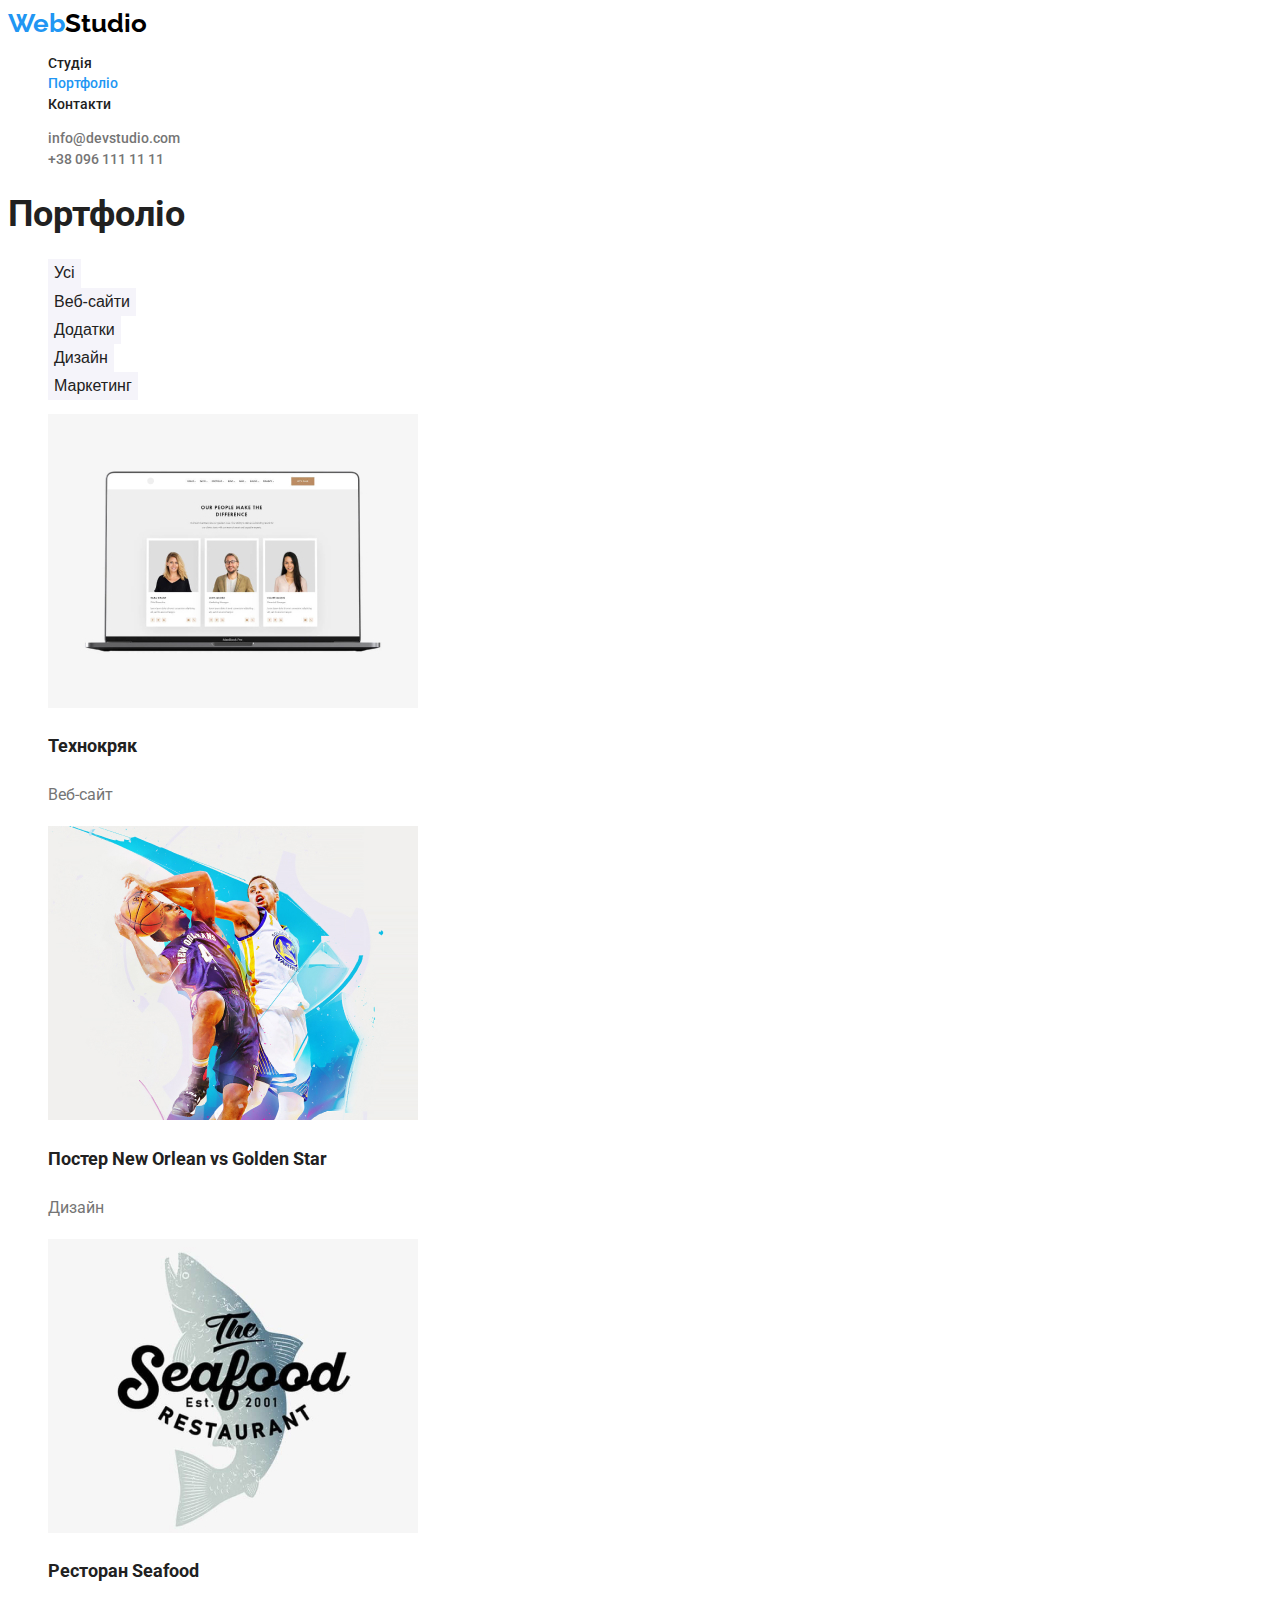
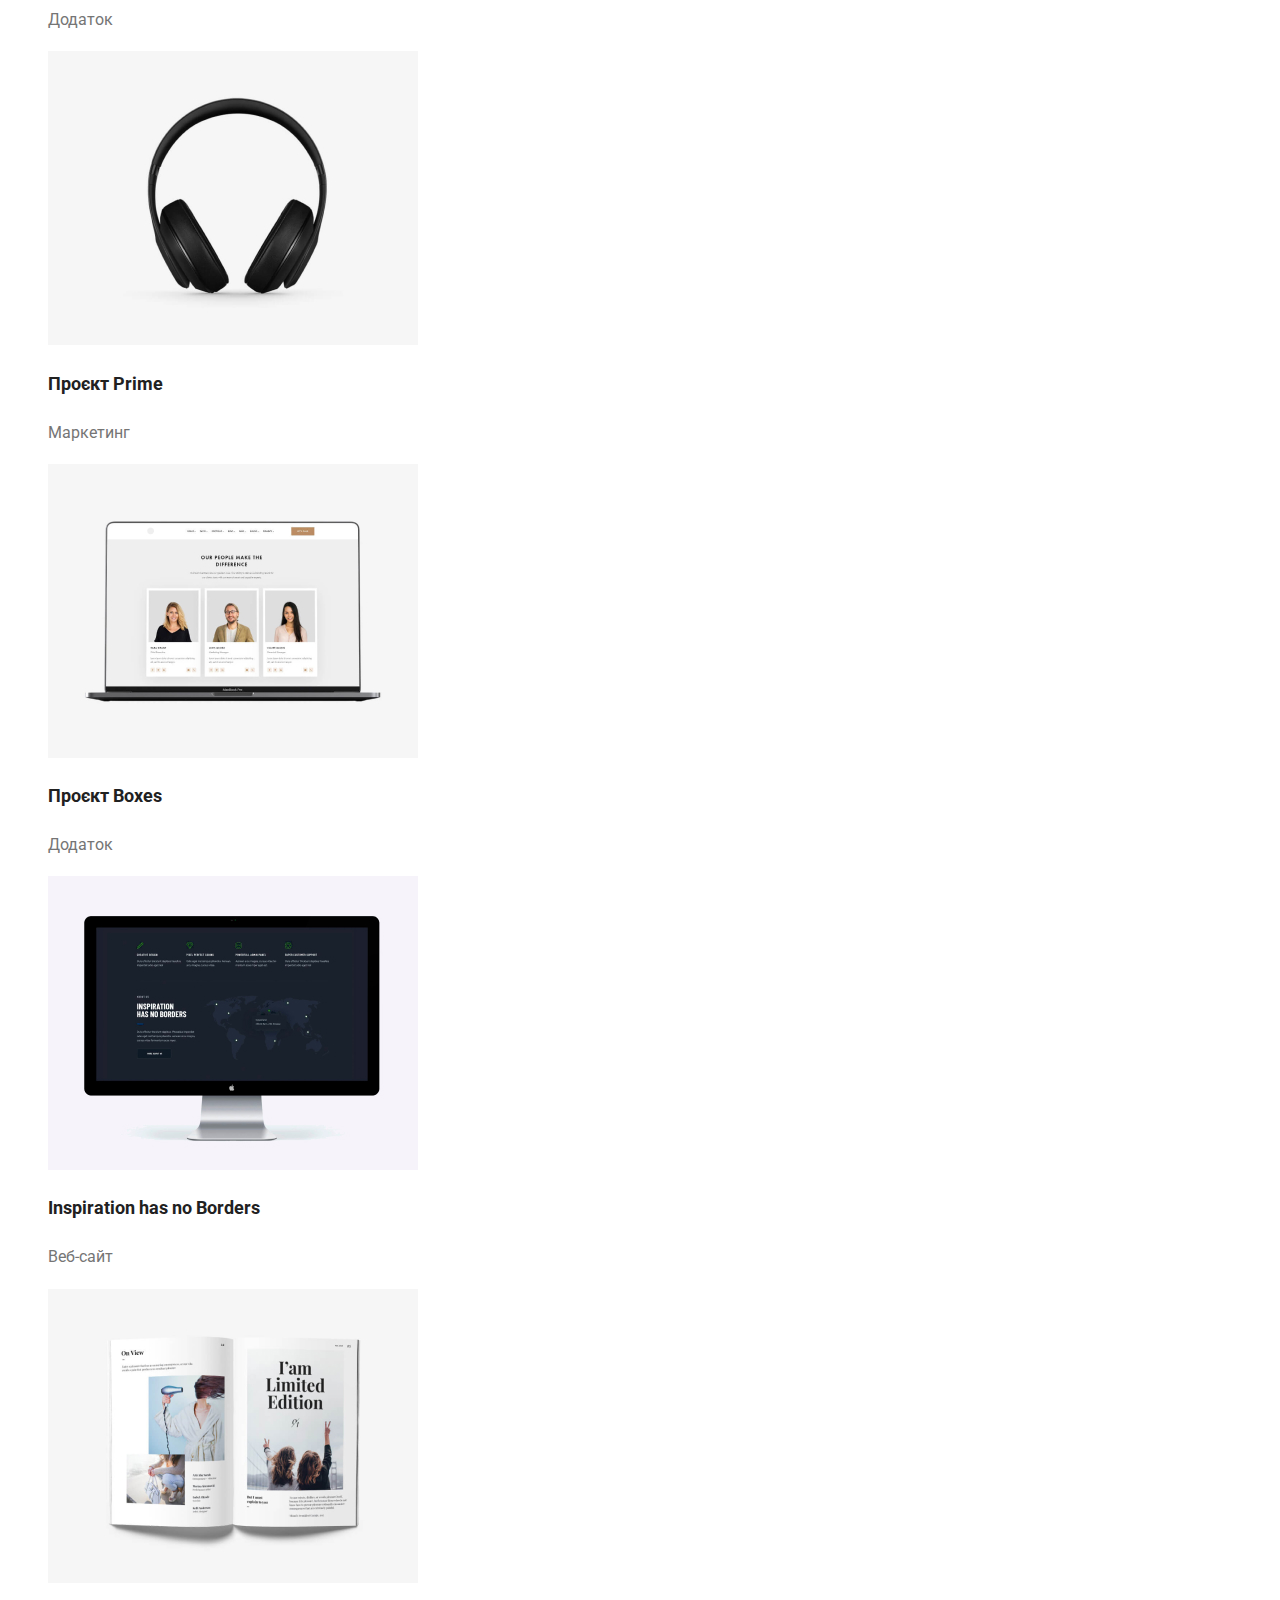
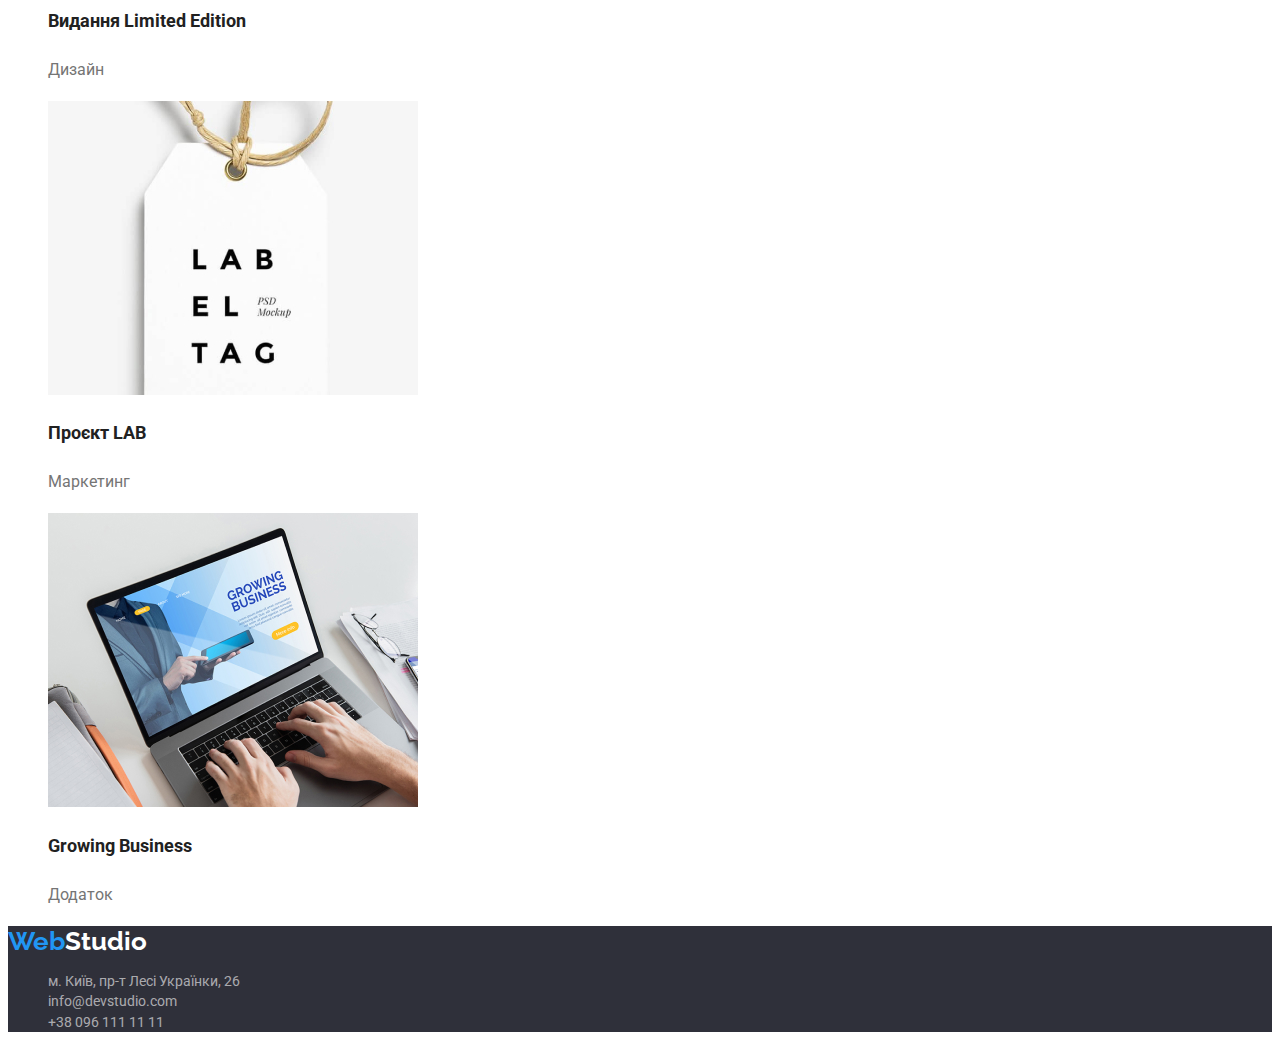
==== portfolio.html @ 04b17957 "клонування попереднього проекту" ====
<!DOCTYPE html>
<html lang="uk">

<head>
    <meta charset="UTF-8">
    <meta http-equiv="X-UA-Compatible" content="IE=edge">
    <meta name="viewport" content="width=device-width, initial-scale=1.0">
    <title>Портфоліо</title>
    <link rel="preconnect" href="https://fonts.googleapis.com">
    <link rel="preconnect" href="https://fonts.gstatic.com" crossorigin>
    <link href="https://fonts.googleapis.com/css2?family=Raleway:wght@700&family=Roboto:wght@400;500;700;900&display=swap"
        rel="stylesheet">
    <link rel="stylesheet" href="./css/styles.css">
</head>

<body>
    <header>
        <nav>
            <!-- логотип-->
            <a class="logo-link" href="./index.html"><span class="logo blue">Web</span><span class="logo black">Studio</span></a>
    
            <!-- головне меню -->
            <ul class="site-nav list">
                <li><a class="link" href="./index.html">Студія</a></li>
                <li><a class="link actual" href="./portfolio.html">Портфоліо</a></li>
                <li><a class="link" href="">Контакти</a></li>
            </ul>
        </nav>
    
        <!-- контакти в шапці -->
        <ul class="header-contacts list">
            <li><a class="link" href="mailto:info@devstudio.com">info@devstudio.com</a></li>
            <li><a class="link" href="tel:+380961111111">+38 096 111 11 11</a></li>
        </ul>
    
    </header>

    <main>
        <!-- фільтри -->
        <section class="section">
            <h1 class="section-title">Портфоліо</h1>
            <ul class="filter list">
                <li><button class="filter-button" type="button">Усі</button></li>
                <li><button class="filter-button" type="button">Веб-сайти</button></li>
                <li><button class="filter-button" type="button">Додатки</button></li>
                <li><button class="filter-button" type="button">Дизайн</button></li>
                <li><button class="filter-button" type="button">Маркетинг</button></li>
            </ul>
       
        <!-- приклади робіт -->
            <ul class="list">
                <li class="exemple">
                    <img src="./images/portfolio/tehnokryak.jpg" alt="екран ноутбуку" width="370" height="294">
                    <h2 class="title">Технокряк</h2>
                    <p class="text">Веб-сайт</p>
                </li>
                <li class="exemple">
                    <img src="./images/portfolio/basketball.jpg" alt="баскетбольний постер>" width="370" height="294">
                    <h2 class="title">Постер <span lang="en">New Orlean vs Golden Star</span></h2>
                    <p class="text">Дизайн</p>
                </li>
                <li class="exemple">
                    <img src="./images/portfolio/seafood.jpg" alt="логотип ресторану" width="370" height="294">
                    <h2 class="title">Ресторан <span lang="en">Seafood</span></h2>
                    <p class="text">Додаток</p>
                </li>
                <li class="exemple">
                    <img src="./images/portfolio/prime.jpg" alt="великі навушники" width="370" height="294">
                    <h2 class="title">Проєкт <span lang="en">Prime</span></h2>
                    <p class="text">Маркетинг</p>
                </li>
                <li class="exemple">
                    <img src="./images/portfolio/tehnokryak.jpg" alt="коробки" width="370" height="294">
                    <h2 class="title">Проєкт <span lang="en">Boxes</span></h2>
                    <p class="text">Додаток</p>
                </li>
                <li class="exemple">
                    <img src="./images/portfolio/inspiration.jpg" alt="монітор" width="370" height="294">
                    <h2 class="title" lang="en">Inspiration has no Borders</h2>
                    <p class="text">Веб-сайт</p>
                </li>
                <li class="exemple">
                    <img src="./images/portfolio/limited.jpg" alt="розгорнута книга" width="370" height="294">
                    <h2 class="title">Видання <span  lang="en">Limited Edition</span></h2>
                    <p class="text">Дизайн</p>
                </li>
                <li class="exemple">
                    <img src="./images/portfolio/lab.jpg" alt="етикетка" width="370" height="294">
                    <h2 class="title">Проєкт <span lang="en">LAB</span></h2>
                    <p class="text">Маркетинг</p>
                </li>
                <li class="exemple">
                    <img src="./images/portfolio/growing.jpg" alt="ноутбук" width="370" height="294">
                    <h2 class="title" lang="en">Growing Business</h2>
                    <p class="text">Додаток</p>
                </li>
            </ul>
        </section>
    </main>

<!-- Підвал -->
    <footer class="footer">
        <a class="logo-link" href="./index.html"><span class="logo blue">Web</span><span class="logo white">Studio</span></a>

        <!-- контакти в підвалі -->
        <address class="contact-info">
            <ul class="list">
                <li><a class="link map" href="https://goo.gl/maps/V94aspMxWCVMp6bf6" target="_blank"
                        rel="noopener noreferrer">м. Київ, пр-т Лесі Українки, 26</a></li>
                <li><a class="link" href="mailto:info@devstudio.com">info@devstudio.com</a></li>
                <li><a class="link" href="tel:+380961111111">+38 096 111 11 11</a></li>
            </ul>
        </address>
    </footer>
</body>

</html>
---- css/styles.css ----
/* color map */
    :root {
        --primary-text-color: #757575;
        --title-text-color: #212121;
        --footer-text-color: rgba(255, 255, 255, 0.6);
        --primary-accent-color: #2196F3;
        --secondary-accent-color: #FFFFFF;
        --primary-bcg-color: #F5F5F5;
        --bg-color-light: #F5F4FA;
        --bg-color-dark: #2F303A;
        --exemple-border-color: #EEEEEE;
    }

/* global text styles */
    body {
        color: var(--primary-text-color);
        font-family: 'Roboto', sans-serif;
        font-weight: 400;
        Font-size: 14px;
        Line-height: 1.46;
    }

/* logo styles */
    .logo {
        font-family: 'Raleway', sans-serif;
        font-weight: 700;
        font-size: 26px;
        line-height: 1.19;
    }
    .logo.blue {
        color: var(--primary-accent-color);
    }
    .logo.black {
        color: #000000;
    }
    .logo.white {
        color: var(--secondary-accent-color);
    }
    .logo-link {
        text-decoration: none;
    }

/* site navigation styles */
    .site-nav .link,
    .header-contacts .link {
        text-decoration: none;
        font-weight: 500;
        line-height: 1.14;
    }
    .site-nav .link {
        color: var(--title-text-color);
    }
    .header-contacts .link {
        color: var(--primary-text-color);
    }
    .site-nav .link:hover,
    .site-nav .link:focus,
    .header-contacts .link:hover,
    .header-contacts .link:focus {  
        color: var(--primary-accent-color);
    }
    .link.actual {
        color: var(--primary-accent-color);
    }

/* link list styles */
    .list {
        list-style: none;
    }

/* hero styles */
    .hero {
        background-color: var(--bg-color-dark);
    }
    .hero-title {
        color: var(--secondary-accent-color);
        font-weight: 900;
        font-size: 44px;
        line-height: 1.36;
        text-transform: uppercase;
    }
    .hero-button {
        background-color: var(--primary-accent-color);
        color: var(--secondary-accent-color);
        font-weight: 700;
        font-size: 16px;
        line-height: 1.88;
        border: none;
    }

/* section styles */
    .section-title {
        color: var(--title-text-color);
        font-weight: 700;
        font-size: 36px;
        line-height: 1.17;
    }

/* features styles */
    .features .title {
        color: var(--title-text-color);
        font-weight: 700;
        line-height: 1.14;
        text-transform: uppercase;
    }

/* team styles */
.team .title {
    color: var(--title-text-color);
    font-weight: 500;
}
.team .title,
.team .text {
    font-size: 16px;
    line-height: 1.19;
}

/* portfolio styles */
.filter-button {
    background-color: var(--bg-color-light);
    color: var(--title-text-color);
    font-size: 16px;
    font-weight: 500;
    line-height: 1.63;
    border: none;
}
.filter-button:hover,
.filter-button:focus {
    background-color: var(--primary-accent-color);
    color: var(--secondary-accent-color);
    font-size: 16px;
    font-weight: 500;
    line-height: 1.63;
    border: none;
}

.exemple .title {
    color: var(--title-text-color);
    font-weight: 700;
    font-size: 18px;
    line-height: 2.0;
}
.exemple .text {
    font-size: 16px;
    line-height: 1.88;
}

/* footer styles */
    .footer {
        background-color: var(--bg-color-dark);
    }
    .link.map {
        color: var(--secondary-accent-color);
    }
    .contact-info {
        font-style: normal;
    }
    .contact-info .link {
        text-decoration: none;
        color: var(--footer-text-color);
    }
    .contact-info .link:hover,
    .contact-info .link:focus {
        color: var(--primary-accent-color);
    }
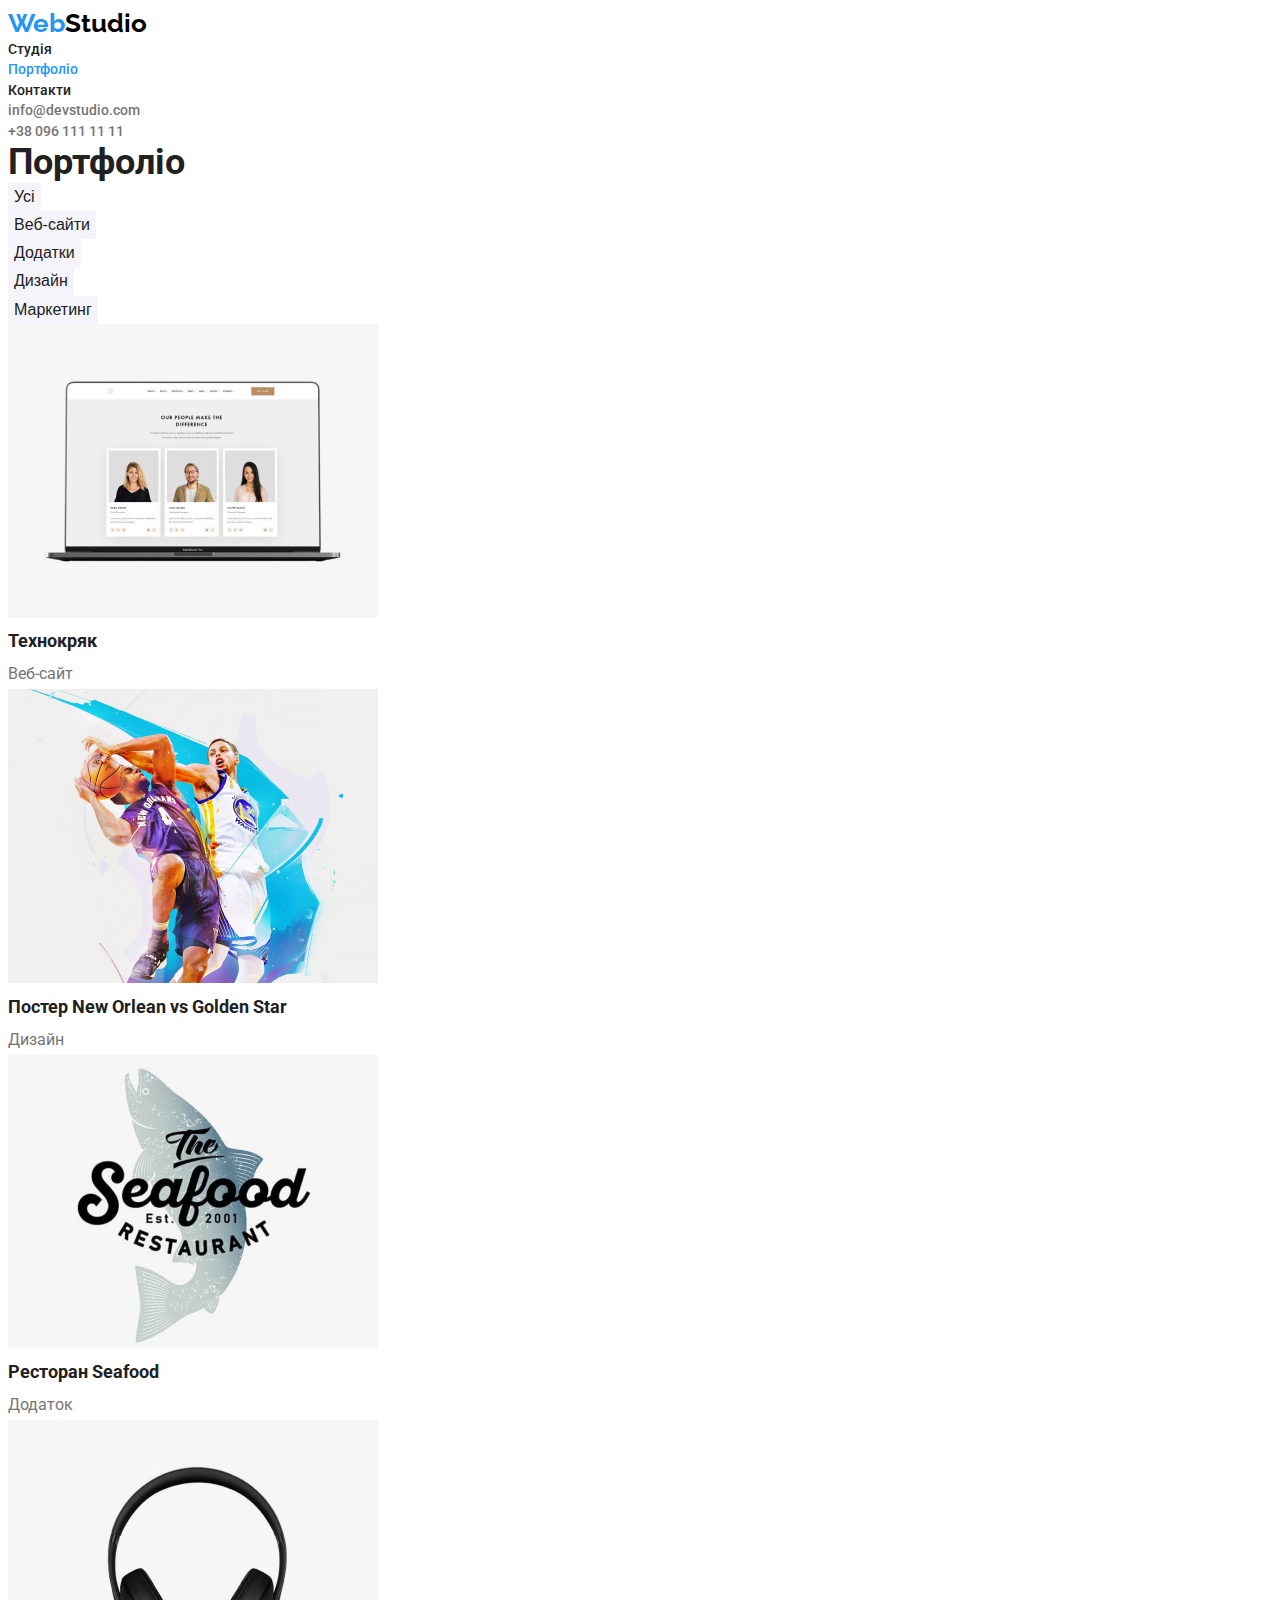
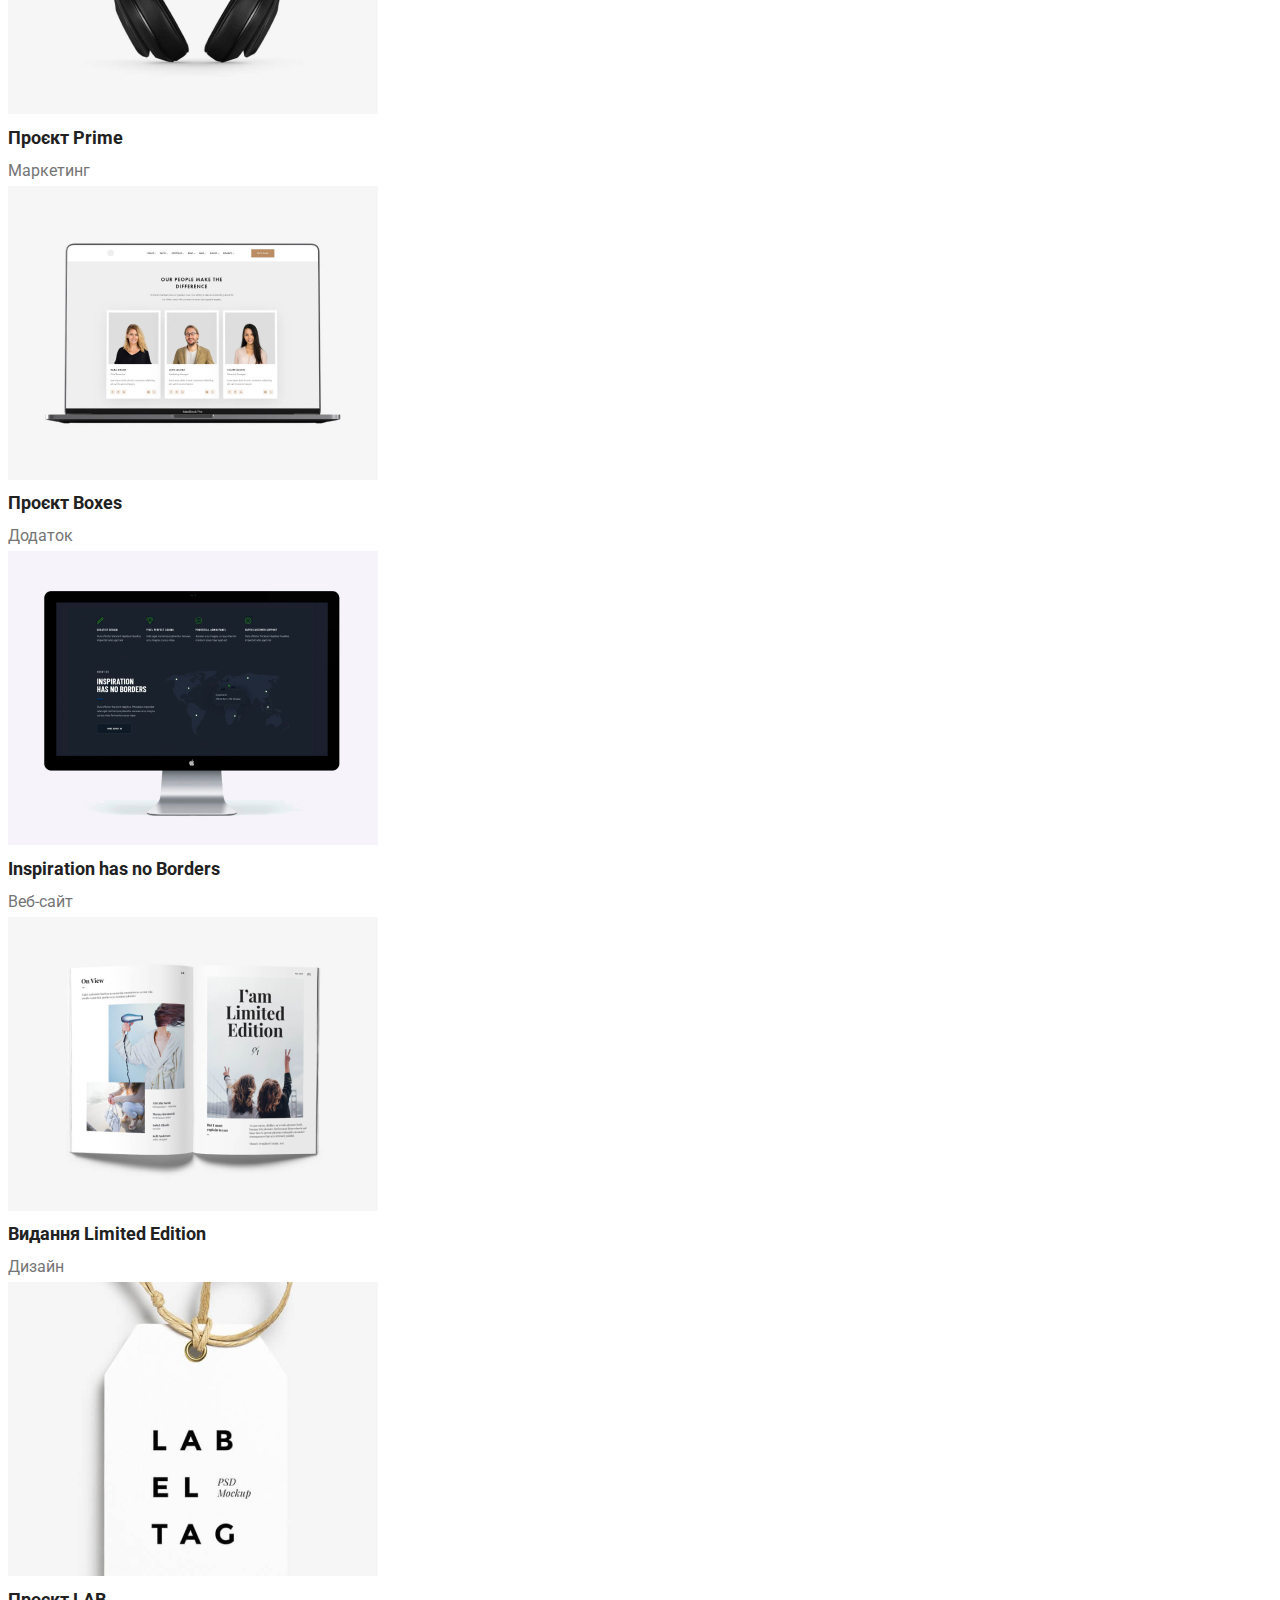
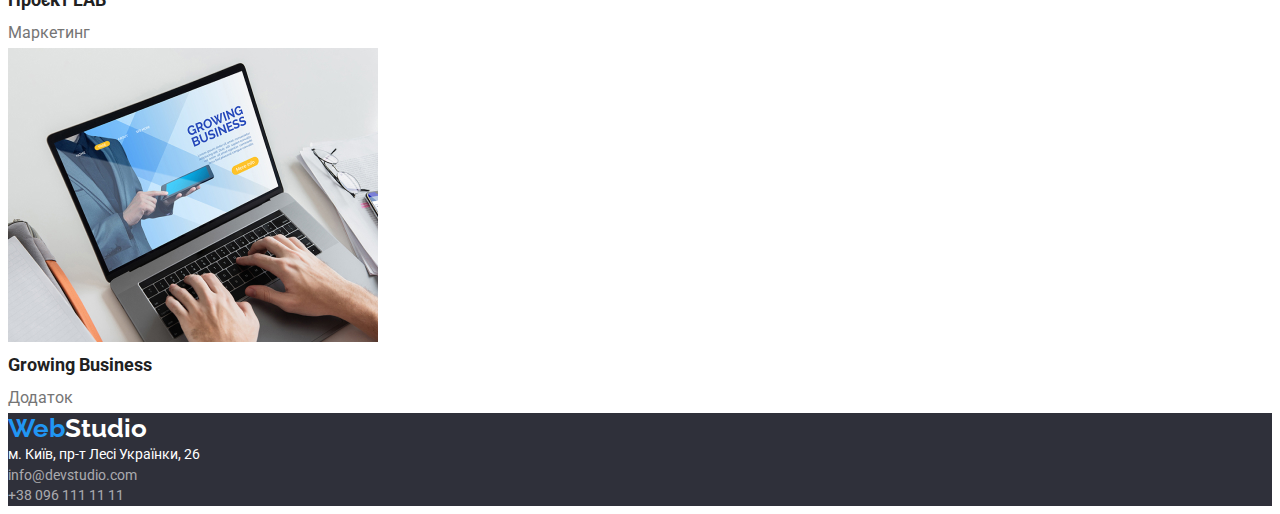
==== commit 942538a9: "обнулив стилі" ====
--- a/portfolio.html
+++ b/portfolio.html
@@ -17,7 +17,7 @@
     <header>
         <nav>
             <!-- логотип-->
-            <a class="logo-link" href="./index.html"><span class="logo blue">Web</span><span class="logo black">Studio</span></a>
+            <a class="link" href="./index.html"><span class="logo blue">Web</span><span class="logo black">Studio</span></a>
     
             <!-- головне меню -->
             <ul class="site-nav list">
@@ -100,7 +100,7 @@
 
 <!-- Підвал -->
     <footer class="footer">
-        <a class="logo-link" href="./index.html"><span class="logo blue">Web</span><span class="logo white">Studio</span></a>
+        <a class="link" href="./index.html"><span class="logo blue">Web</span><span class="logo white">Studio</span></a>
 
         <!-- контакти в підвалі -->
         <address class="contact-info">
--- a/css/styles.css
+++ b/css/styles.css
@@ -1,166 +1,206 @@
-
 /* color map */
-    :root {
-        --primary-text-color: #757575;
-        --title-text-color: #212121;
-        --footer-text-color: rgba(255, 255, 255, 0.6);
-        --primary-accent-color: #2196F3;
-        --secondary-accent-color: #FFFFFF;
-        --primary-bcg-color: #F5F5F5;
-        --bg-color-light: #F5F4FA;
-        --bg-color-dark: #2F303A;
-        --exemple-border-color: #EEEEEE;
-    }
+:root {
+  --primary-text-color: #757575;
+  --title-text-color: #212121;
+  --footer-text-color: rgba(255, 255, 255, 0.6);
+  --primary-accent-color: #2196f3;
+  --secondary-accent-color: #ffffff;
+  --primary-bcg-color: #f5f5f5;
+  --bg-color-light: #f5f4fa;
+  --bg-color-dark: #2f303a;
+  --exemple-border-color: #eeeeee;
+}
+
+/* reset basic styles*/
+
+h1,
+h2,
+h3,
+h4,
+p {
+  margin-top: 0;
+  margin-bottom: 0;
+}
+
+ul,
+ol {
+  margin-top: 0;
+  margin-bottom: 0;
+  padding-left: 0;
+}
+
+html {
+  box-sizing: border-box;
+}
+
+.link {
+  text-decoration: none;
+}
+
+*,
+*::before,
+*::after {
+  box-sizing: inherit;
+}
+
+.list {
+  list-style: none;
+}
 
 /* global text styles */
-    body {
-        color: var(--primary-text-color);
-        font-family: 'Roboto', sans-serif;
-        font-weight: 400;
-        Font-size: 14px;
-        Line-height: 1.46;
-    }
+body {
+  color: var(--primary-text-color);
+  font-family: 'Roboto', sans-serif;
+  font-weight: 400;
+  font-size: 14px;
+  line-height: 1.46;
+}
 
 /* logo styles */
-    .logo {
-        font-family: 'Raleway', sans-serif;
-        font-weight: 700;
-        font-size: 26px;
-        line-height: 1.19;
-    }
-    .logo.blue {
-        color: var(--primary-accent-color);
-    }
-    .logo.black {
-        color: #000000;
-    }
-    .logo.white {
-        color: var(--secondary-accent-color);
-    }
-    .logo-link {
-        text-decoration: none;
-    }
+.logo {
+  font-family: 'Raleway', sans-serif;
+  font-weight: 700;
+  font-size: 26px;
+  line-height: 1.19;
+}
+.logo.blue {
+  color: var(--primary-accent-color);
+}
+.logo.black {
+  color: #000000;
+}
+.logo.white {
+  color: var(--secondary-accent-color);
+}
 
 /* site navigation styles */
-    .site-nav .link,
-    .header-contacts .link {
-        text-decoration: none;
-        font-weight: 500;
-        line-height: 1.14;
-    }
-    .site-nav .link {
-        color: var(--title-text-color);
-    }
-    .header-contacts .link {
-        color: var(--primary-text-color);
-    }
-    .site-nav .link:hover,
-    .site-nav .link:focus,
-    .header-contacts .link:hover,
-    .header-contacts .link:focus {  
-        color: var(--primary-accent-color);
-    }
-    .link.actual {
-        color: var(--primary-accent-color);
-    }
-
-/* link list styles */
-    .list {
-        list-style: none;
-    }
+.site-nav .link,
+.header-contacts .link {
+  font-weight: 500;
+  line-height: 1.14;
+}
+.site-nav .link {
+  color: var(--title-text-color);
+}
+.header-contacts .link {
+  color: var(--primary-text-color);
+}
+.site-nav .link:hover,
+.site-nav .link:focus,
+.header-contacts .link:hover,
+.header-contacts .link:focus {
+  color: var(--primary-accent-color);
+}
+.link.actual {
+  color: var(--primary-accent-color);
+}
+
 
 /* hero styles */
-    .hero {
-        background-color: var(--bg-color-dark);
-    }
-    .hero-title {
-        color: var(--secondary-accent-color);
-        font-weight: 900;
-        font-size: 44px;
-        line-height: 1.36;
-        text-transform: uppercase;
-    }
-    .hero-button {
-        background-color: var(--primary-accent-color);
-        color: var(--secondary-accent-color);
-        font-weight: 700;
-        font-size: 16px;
-        line-height: 1.88;
-        border: none;
-    }
+.hero {
+  background-color: var(--bg-color-dark);
+}
+.hero-title {
+  color: var(--secondary-accent-color);
+  font-weight: 900;
+  font-size: 44px;
+  line-height: 1.36;
+  text-transform: uppercase;
+}
+.hero-button {
+  background-color: var(--primary-accent-color);
+  color: var(--secondary-accent-color);
+  font-weight: 700;
+  font-size: 16px;
+  line-height: 1.88;
+  border: none;
+}
 
 /* section styles */
-    .section-title {
-        color: var(--title-text-color);
-        font-weight: 700;
-        font-size: 36px;
-        line-height: 1.17;
-    }
+
+.visually-hidden {
+  position: absolute;
+  white-space: nowrap;
+  width: 1px;
+  height: 1px;
+  overflow: hidden;
+  border: 0;
+  padding: 0;
+  clip: rect(0 0 0 0);
+  clip-path: inset(50%);
+  margin: -1px;
+}
+
+.section-title {
+  color: var(--title-text-color);
+  font-weight: 700;
+  font-size: 36px;
+  line-height: 1.17;
+}
 
 /* features styles */
-    .features .title {
-        color: var(--title-text-color);
-        font-weight: 700;
-        line-height: 1.14;
-        text-transform: uppercase;
-    }
+.features .title {
+  color: var(--title-text-color);
+  font-weight: 700;
+  line-height: 1.14;
+  text-transform: uppercase;
+}
 
 /* team styles */
 .team .title {
-    color: var(--title-text-color);
-    font-weight: 500;
+  color: var(--title-text-color);
+  font-weight: 500;
 }
 .team .title,
 .team .text {
-    font-size: 16px;
-    line-height: 1.19;
+  font-size: 16px;
+  line-height: 1.19;
 }
 
 /* portfolio styles */
 .filter-button {
-    background-color: var(--bg-color-light);
-    color: var(--title-text-color);
-    font-size: 16px;
-    font-weight: 500;
-    line-height: 1.63;
-    border: none;
+  background-color: var(--bg-color-light);
+  color: var(--title-text-color);
+  font-size: 16px;
+  font-weight: 500;
+  line-height: 1.63;
+  border: none;
 }
 .filter-button:hover,
 .filter-button:focus {
-    background-color: var(--primary-accent-color);
-    color: var(--secondary-accent-color);
-    font-size: 16px;
-    font-weight: 500;
-    line-height: 1.63;
-    border: none;
+  background-color: var(--primary-accent-color);
+  color: var(--secondary-accent-color);
+  font-size: 16px;
+  font-weight: 500;
+  line-height: 1.63;
+  border: none;
 }
 
 .exemple .title {
-    color: var(--title-text-color);
-    font-weight: 700;
-    font-size: 18px;
-    line-height: 2.0;
+  color: var(--title-text-color);
+  font-weight: 700;
+  font-size: 18px;
+  line-height: 2;
 }
 .exemple .text {
-    font-size: 16px;
-    line-height: 1.88;
+  font-size: 16px;
+  line-height: 1.88;
 }
 
 /* footer styles */
-    .footer {
-        background-color: var(--bg-color-dark);
-    }
-    .link.map {
-        color: var(--secondary-accent-color);
-    }
-    .contact-info {
-        font-style: normal;
-    }
-    .contact-info .link {
-        text-decoration: none;
-        color: var(--footer-text-color);
-    }
-    .contact-info .link:hover,
-    .contact-info .link:focus {
-        color: var(--primary-accent-color);
-    }
+.footer {
+  background-color: var(--bg-color-dark);
+}
+.contact-info {
+  font-style: normal;
+}
+.contact-info .link {
+  color: var(--footer-text-color);
+}
+.contact-info .link:hover,
+.contact-info .link:focus {
+  color: var(--primary-accent-color);
+}
+.link.map {
+  color: var(--secondary-accent-color);
+}
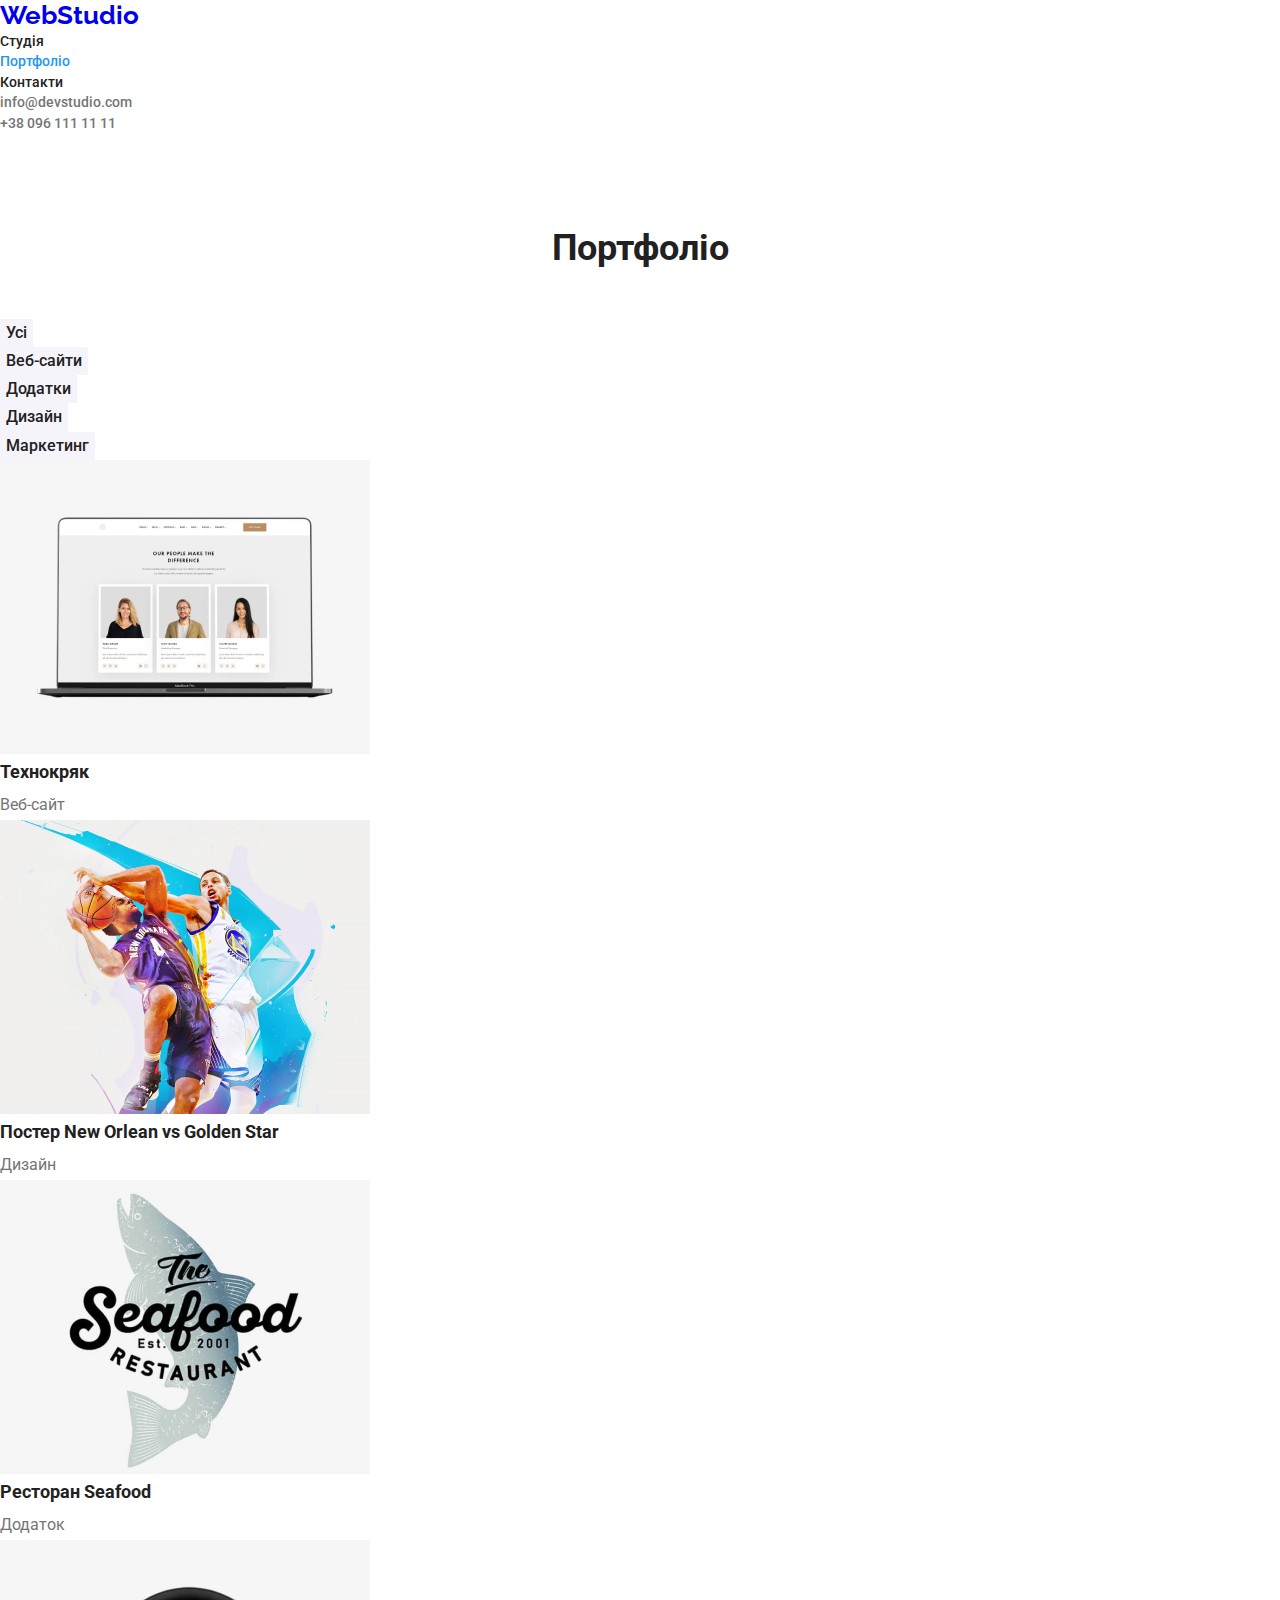
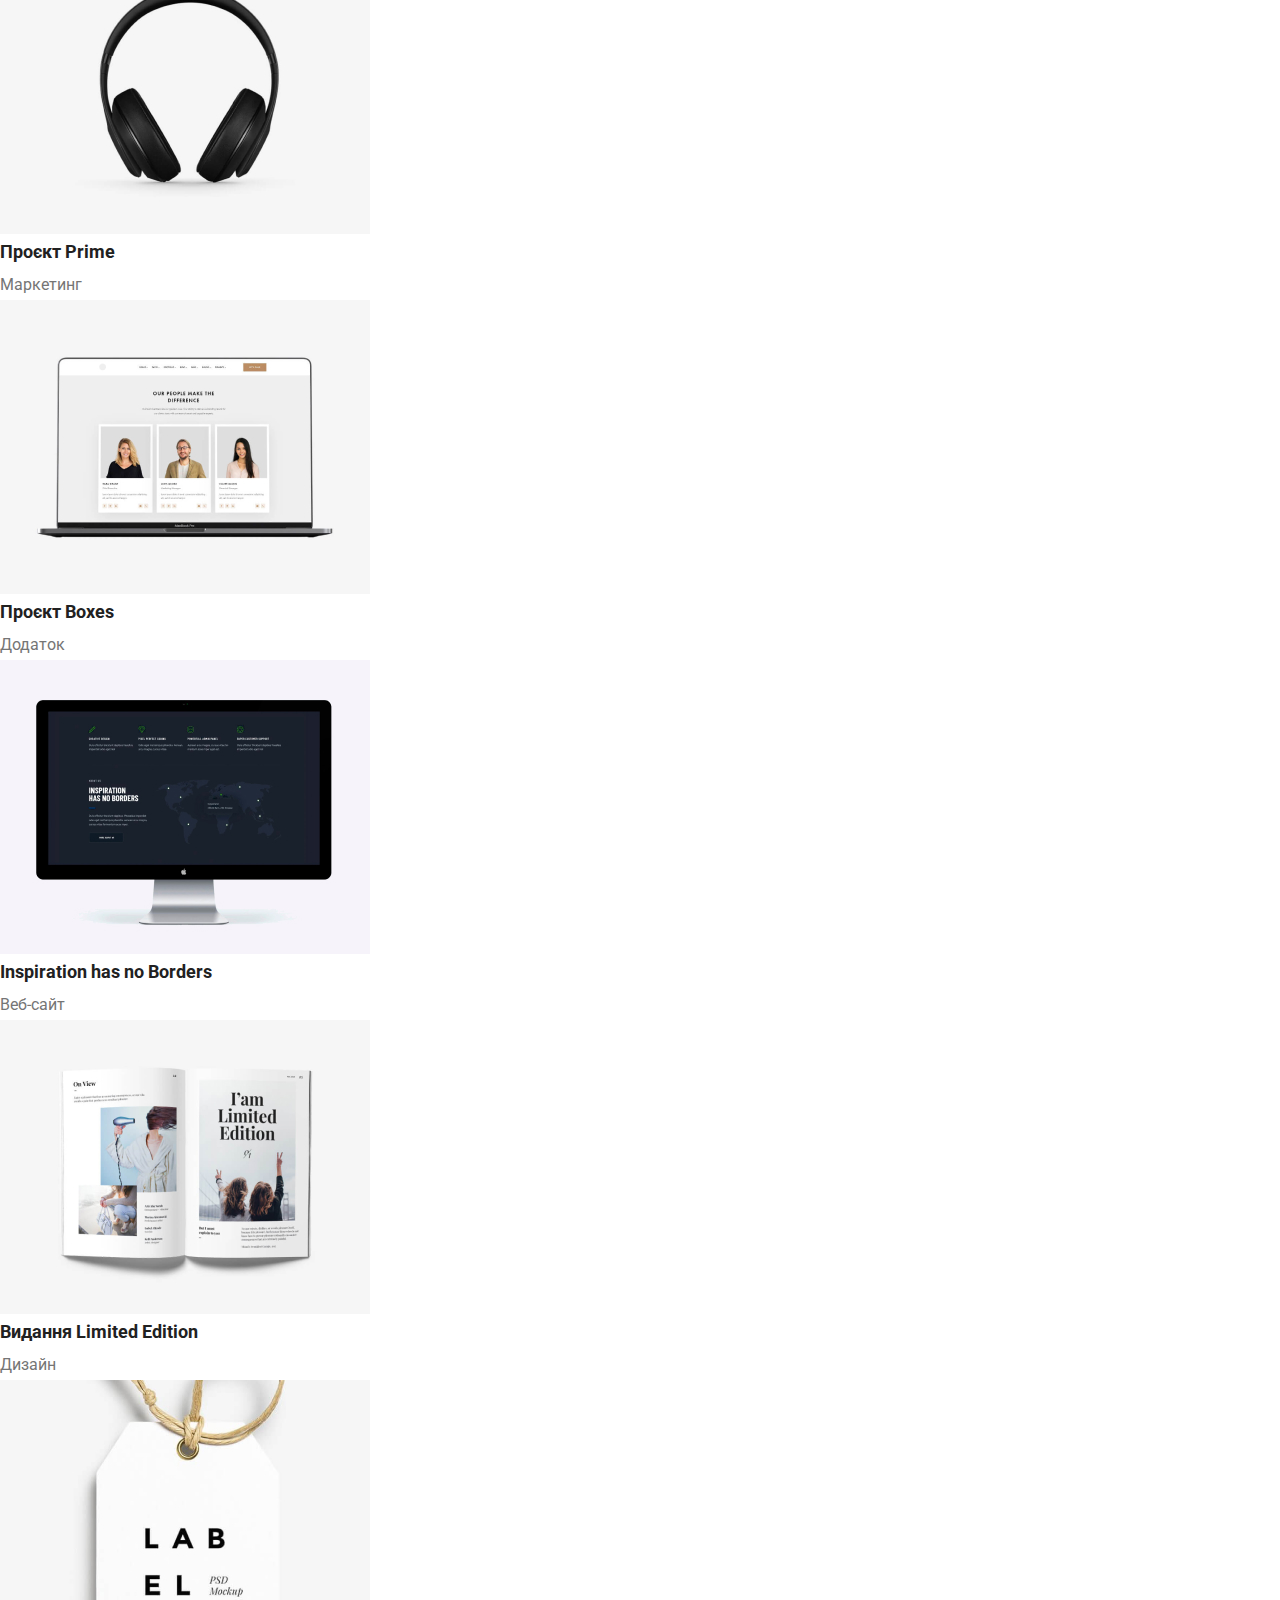
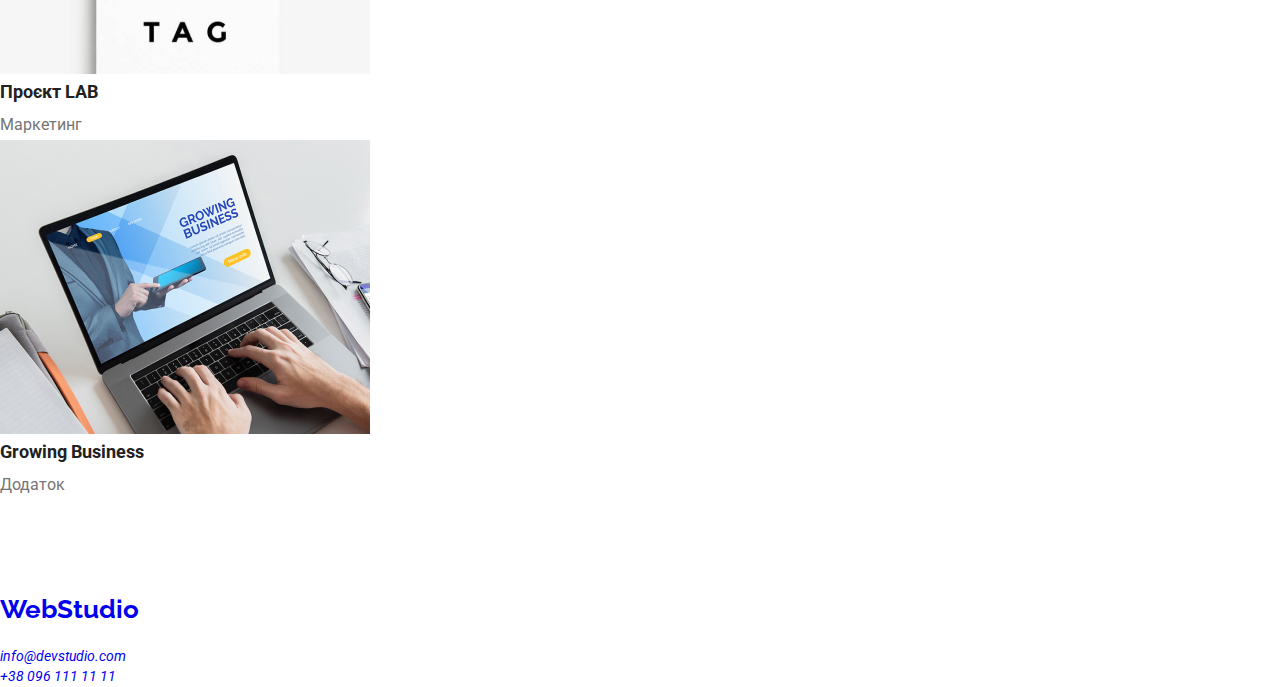
==== commit ff01b59d: "закінчив геометрію в індексі" ====
--- a/portfolio.html
+++ b/portfolio.html
@@ -10,6 +10,7 @@
     <link rel="preconnect" href="https://fonts.gstatic.com" crossorigin>
     <link href="https://fonts.googleapis.com/css2?family=Raleway:wght@700&family=Roboto:wght@400;500;700;900&display=swap"
         rel="stylesheet">
+    <link rel="stylesheet" href="https://cdnjs.cloudflare.com/ajax/libs/modern-normalize/1.1.0/modern-normalize.min.css">
     <link rel="stylesheet" href="./css/styles.css">
 </head>
 
--- a/css/styles.css
+++ b/css/styles.css
@@ -8,10 +8,15 @@
   --primary-bcg-color: #f5f5f5;
   --bg-color-light: #f5f4fa;
   --bg-color-dark: #2f303a;
+  --team-cards-bg-color: #FFFFFF;
   --exemple-border-color: #eeeeee;
 }
 
 /* reset basic styles*/
+
+html {
+  box-sizing: border-box;
+}
 
 h1,
 h2,
@@ -29,10 +34,6 @@
   padding-left: 0;
 }
 
-html {
-  box-sizing: border-box;
-}
-
 .link {
   text-decoration: none;
 }
@@ -46,8 +47,11 @@
 .list {
   list-style: none;
 }
-
-/* global text styles */
+img {
+    display: block;
+}
+
+/* global styles */
 body {
   color: var(--primary-text-color);
   font-family: 'Roboto', sans-serif;
@@ -55,6 +59,12 @@
   font-size: 14px;
   line-height: 1.46;
 }
+.container {
+    width: 1200px;
+    margin: 0 auto;
+    padding: 0 15px;
+    /* outline: green solid 2px; */
+}
 
 /* logo styles */
 .logo {
@@ -63,17 +73,17 @@
   font-size: 26px;
   line-height: 1.19;
 }
-.logo.blue {
-  color: var(--primary-accent-color);
-}
-.logo.black {
+.logo-blue {
+  color: var(--primary-accent-color);
+}
+.logo-black {
   color: #000000;
 }
-.logo.white {
-  color: var(--secondary-accent-color);
-}
-
-/* site navigation styles */
+.logo-white {
+  color: var(--secondary-accent-color);
+}
+
+/* header styles */
 .site-nav .link,
 .header-contacts .link {
   font-weight: 500;
@@ -94,11 +104,15 @@
 .link.actual {
   color: var(--primary-accent-color);
 }
-
+.page-header .container {
+  border-bottom: #ececec solid 1px;
+}
 
 /* hero styles */
-.hero {
+.hero-section {
   background-color: var(--bg-color-dark);
+  text-align: center;
+  min-height: 600px;
 }
 .hero-title {
   color: var(--secondary-accent-color);
@@ -106,6 +120,7 @@
   font-size: 44px;
   line-height: 1.36;
   text-transform: uppercase;
+  margin-bottom: 30px;
 }
 .hero-button {
   background-color: var(--primary-accent-color);
@@ -114,6 +129,7 @@
   font-size: 16px;
   line-height: 1.88;
   border: none;
+  cursor: pointer;
 }
 
 /* section styles */
@@ -131,30 +147,78 @@
   margin: -1px;
 }
 
+.section {
+    padding: 94px 0;
+}
 .section-title {
   color: var(--title-text-color);
   font-weight: 700;
   font-size: 36px;
   line-height: 1.17;
+  text-align: center;
+  margin-bottom: 50px;
 }
 
 /* features styles */
-.features .title {
+.features-list .title {
   color: var(--title-text-color);
   font-weight: 700;
   line-height: 1.14;
   text-transform: uppercase;
 }
+.feature-items {
+    width: 270px;
+    margin-right: 30px;
+}
+.feature-items:last-child {
+    margin-right: 0;
+}
+.feature-items .title {
+    margin-bottom: 10px;
+}
+
+/* skills styles */
+.section.skills {
+    padding-top: 0;
+}
+.skills-item {
+   margin-right: 30px; 
+}
+.skills-item:last-child {
+   margin-right: 0; 
+}
 
 /* team styles */
-.team .title {
-  color: var(--title-text-color);
-  font-weight: 500;
-}
-.team .title,
-.team .text {
+.section.team {
+    background-color: var(--bg-color-light);
+}
+.team-list .title {
+  color: var(--title-text-color);
+  font-weight: 500;
+}
+.team-list .title,
+.team-list .text {
   font-size: 16px;
   line-height: 1.19;
+}
+.team-cards {
+    margin-right: 30px;
+    background-color: var(--team-cards-bg-color);
+    text-align: center;
+    padding-bottom: 30px;
+    border-bottom-left-radius: 4px;
+    border-bottom-right-radius: 4px;
+    box-shadow: 0px 4px 4px rgba(0, 0, 0, 0.25);
+}
+.team-cards:last-child {
+    margin-right: 0;
+}
+.team-cards .team-img {
+    margin-bottom: 30px;
+}
+.team-cards .title {
+    text-align: center;
+    margin-bottom: 10px;
 }
 
 /* portfolio styles */
@@ -188,18 +252,28 @@
 }
 
 /* footer styles */
-.footer {
+.page-footer {
   background-color: var(--bg-color-dark);
-}
-.contact-info {
+  padding: 60px 0;
+}
+.page-footer .logo {
+    margin-bottom: 20px;
+}
+.footer-contacts {
   font-style: normal;
 }
-.contact-info .link {
+.footer-contacts .link {
   color: var(--footer-text-color);
 }
-.contact-info .link:hover,
-.contact-info .link:focus {
-  color: var(--primary-accent-color);
+.footer-contacts .link:hover,
+.footer-contacts .link:focus {
+  color: var(--primary-accent-color);
+}
+.footer-contacts-item {
+    margin-bottom: 9px;
+}
+.footer-contacts-item:last-child {
+    margin-bottom: 0;
 }
 .link.map {
   color: var(--secondary-accent-color);
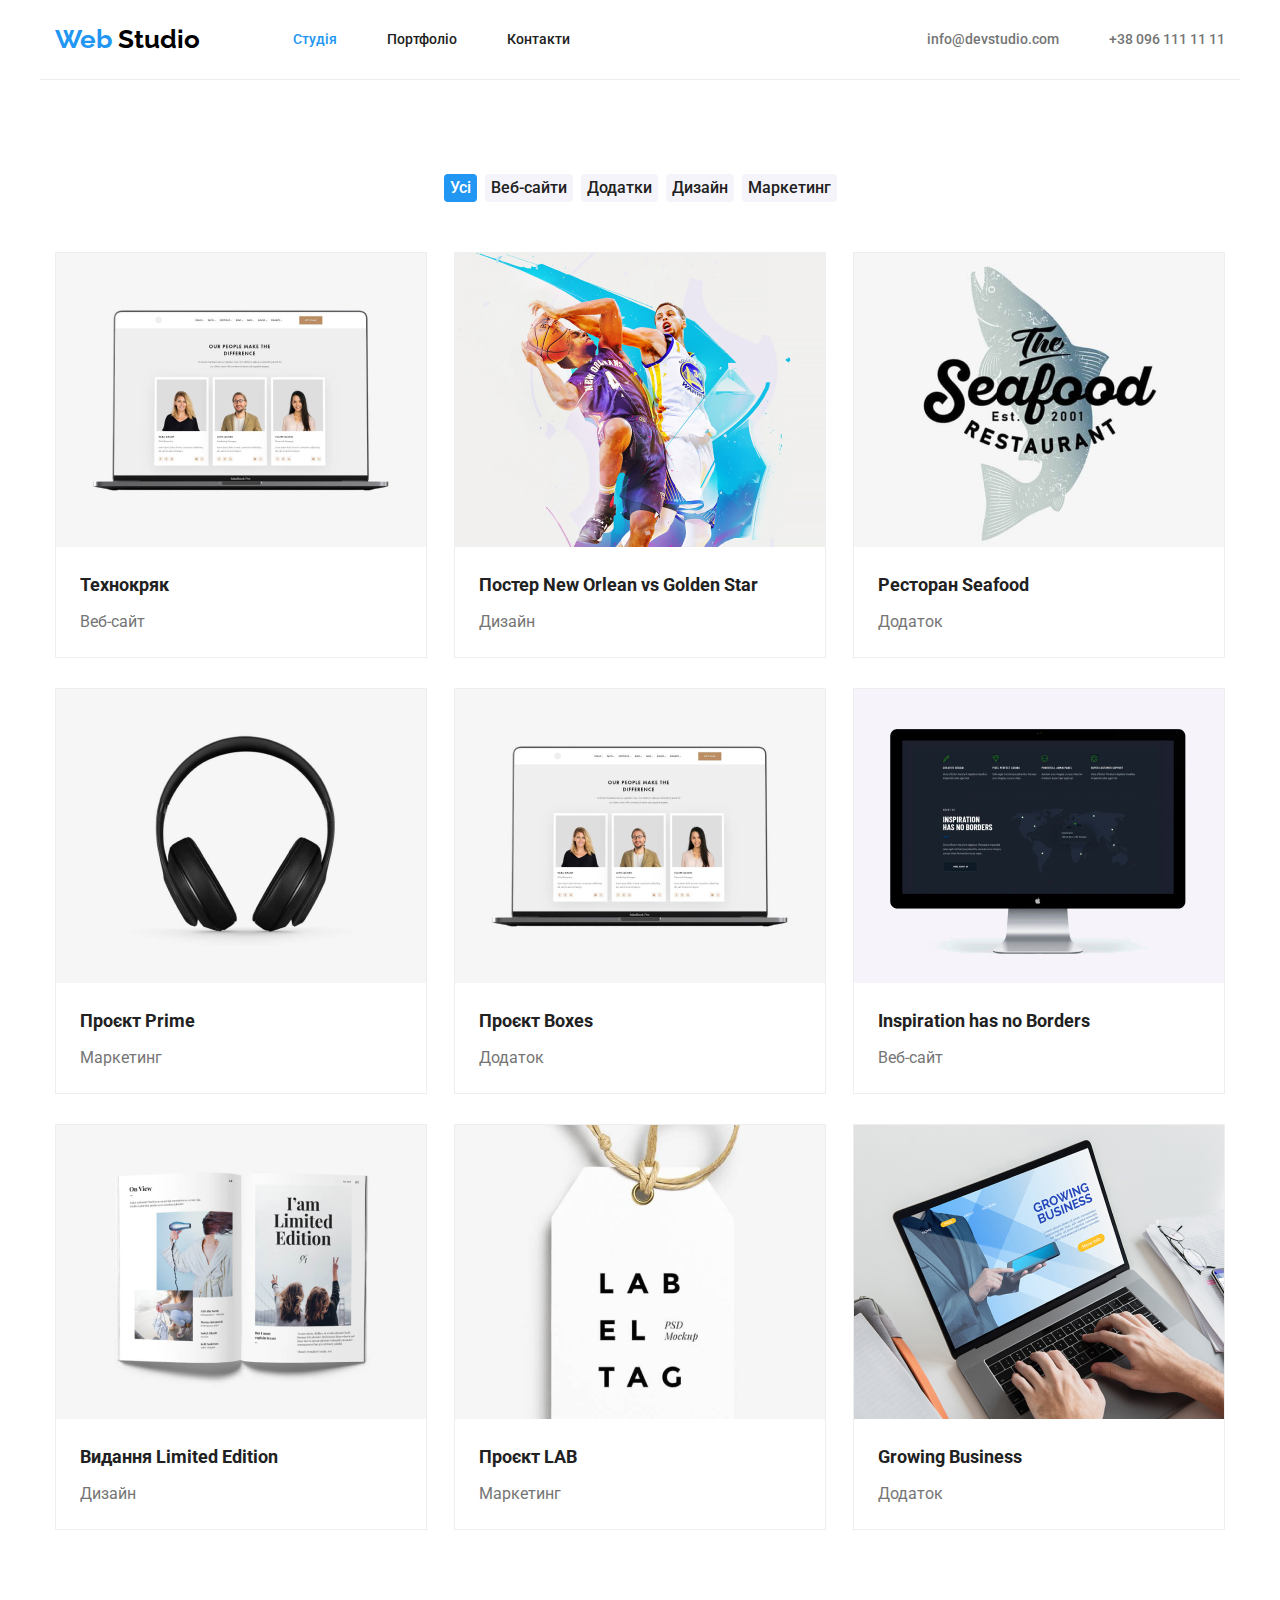
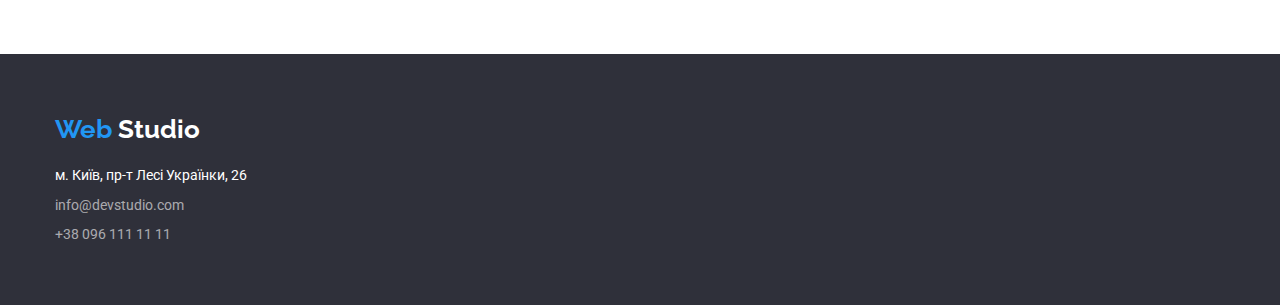
==== commit caaf202b: "домашка 3 готова до відправки на 1шу перевірку" ====
--- a/portfolio.html
+++ b/portfolio.html
@@ -1,118 +1,192 @@
 <!DOCTYPE html>
 <html lang="uk">
+  <head>
+    <meta charset="UTF-8" />
+    <meta http-equiv="X-UA-Compatible" content="IE=edge" />
+    <meta name="viewport" content="width=device-width, initial-scale=1.0" />
+    <title>Портфоліо</title>
+    <link rel="preconnect" href="https://fonts.googleapis.com" />
+    <link rel="preconnect" href="https://fonts.gstatic.com" crossorigin />
+    <link
+      href="https://fonts.googleapis.com/css2?family=Raleway:wght@700&family=Roboto:wght@400;500;700;900&display=swap"
+      rel="stylesheet"
+    />
+    <link
+      rel="stylesheet"
+      href="https://cdnjs.cloudflare.com/ajax/libs/modern-normalize/1.1.0/modern-normalize.min.css"
+    />
+    <link rel="stylesheet" href="./css/styles.css" />
+  </head>
 
-<head>
-    <meta charset="UTF-8">
-    <meta http-equiv="X-UA-Compatible" content="IE=edge">
-    <meta name="viewport" content="width=device-width, initial-scale=1.0">
-    <title>Портфоліо</title>
-    <link rel="preconnect" href="https://fonts.googleapis.com">
-    <link rel="preconnect" href="https://fonts.gstatic.com" crossorigin>
-    <link href="https://fonts.googleapis.com/css2?family=Raleway:wght@700&family=Roboto:wght@400;500;700;900&display=swap"
-        rel="stylesheet">
-    <link rel="stylesheet" href="https://cdnjs.cloudflare.com/ajax/libs/modern-normalize/1.1.0/modern-normalize.min.css">
-    <link rel="stylesheet" href="./css/styles.css">
-</head>
+  <body>
+    <header class="page-header">
+      <div class="container">
+        <nav class="header-nav-box">
+          <!-- логотип-->
+          <div class="logo">
+            <a class="link" href="./index.html">
+              <span class="logo-blue" lang="en">Web</span>
+              <span class="logo-black" lang="en">Studio</span>
+            </a>
+          </div>
 
-<body>
-    <header>
-        <nav>
-            <!-- логотип-->
-            <a class="link" href="./index.html"><span class="logo blue">Web</span><span class="logo black">Studio</span></a>
-    
-            <!-- головне меню -->
-            <ul class="site-nav list">
-                <li><a class="link" href="./index.html">Студія</a></li>
-                <li><a class="link actual" href="./portfolio.html">Портфоліо</a></li>
-                <li><a class="link" href="">Контакти</a></li>
-            </ul>
+          <!-- головне меню -->
+          <ul class="site-nav list">
+            <li class="header-link"><a class="link actual" href="./index.html">Студія</a></li>
+            <li class="header-link"><a class="link" href="./portfolio.html">Портфоліо</a></li>
+            <li class="header-link"><a class="link" href="">Контакти</a></li>
+          </ul>
         </nav>
-    
+
         <!-- контакти в шапці -->
         <ul class="header-contacts list">
-            <li><a class="link" href="mailto:info@devstudio.com">info@devstudio.com</a></li>
-            <li><a class="link" href="tel:+380961111111">+38 096 111 11 11</a></li>
+          <li class="header-link">
+            <a class="link" href="mailto:info@devstudio.com">info@devstudio.com</a>
+          </li>
+          <li class="header-link">
+            <a class="link" href="tel:+380961111111">+38 096 111 11 11</a>
+          </li>
         </ul>
-    
+      </div>
     </header>
 
+
     <main>
-        <!-- фільтри -->
-        <section class="section">
-            <h1 class="section-title">Портфоліо</h1>
-            <ul class="filter list">
-                <li><button class="filter-button" type="button">Усі</button></li>
-                <li><button class="filter-button" type="button">Веб-сайти</button></li>
-                <li><button class="filter-button" type="button">Додатки</button></li>
-                <li><button class="filter-button" type="button">Дизайн</button></li>
-                <li><button class="filter-button" type="button">Маркетинг</button></li>
-            </ul>
-       
-        <!-- приклади робіт -->
-            <ul class="list">
-                <li class="exemple">
-                    <img src="./images/portfolio/tehnokryak.jpg" alt="екран ноутбуку" width="370" height="294">
-                    <h2 class="title">Технокряк</h2>
-                    <p class="text">Веб-сайт</p>
-                </li>
-                <li class="exemple">
-                    <img src="./images/portfolio/basketball.jpg" alt="баскетбольний постер>" width="370" height="294">
-                    <h2 class="title">Постер <span lang="en">New Orlean vs Golden Star</span></h2>
-                    <p class="text">Дизайн</p>
-                </li>
-                <li class="exemple">
-                    <img src="./images/portfolio/seafood.jpg" alt="логотип ресторану" width="370" height="294">
-                    <h2 class="title">Ресторан <span lang="en">Seafood</span></h2>
-                    <p class="text">Додаток</p>
-                </li>
-                <li class="exemple">
-                    <img src="./images/portfolio/prime.jpg" alt="великі навушники" width="370" height="294">
-                    <h2 class="title">Проєкт <span lang="en">Prime</span></h2>
-                    <p class="text">Маркетинг</p>
-                </li>
-                <li class="exemple">
-                    <img src="./images/portfolio/tehnokryak.jpg" alt="коробки" width="370" height="294">
-                    <h2 class="title">Проєкт <span lang="en">Boxes</span></h2>
-                    <p class="text">Додаток</p>
-                </li>
-                <li class="exemple">
-                    <img src="./images/portfolio/inspiration.jpg" alt="монітор" width="370" height="294">
-                    <h2 class="title" lang="en">Inspiration has no Borders</h2>
-                    <p class="text">Веб-сайт</p>
-                </li>
-                <li class="exemple">
-                    <img src="./images/portfolio/limited.jpg" alt="розгорнута книга" width="370" height="294">
-                    <h2 class="title">Видання <span  lang="en">Limited Edition</span></h2>
-                    <p class="text">Дизайн</p>
-                </li>
-                <li class="exemple">
-                    <img src="./images/portfolio/lab.jpg" alt="етикетка" width="370" height="294">
-                    <h2 class="title">Проєкт <span lang="en">LAB</span></h2>
-                    <p class="text">Маркетинг</p>
-                </li>
-                <li class="exemple">
-                    <img src="./images/portfolio/growing.jpg" alt="ноутбук" width="370" height="294">
-                    <h2 class="title" lang="en">Growing Business</h2>
-                    <p class="text">Додаток</p>
-                </li>
-            </ul>
-        </section>
+      <!-- фільтри -->
+      <section class="section">
+        <div class="container">
+          <h1 class="section-title visually-hidden">Портфоліо</h1>
+          <ul class="filter list">
+            <li class="filter-list-item">
+              <button class="filter-button actual-filter" type="button">Усі</button>
+            </li>
+            <li class="filter-list-item">
+              <button class="filter-button" type="button">Веб-сайти</button>
+            </li>
+            <li class="filter-list-item">
+              <button class="filter-button" type="button">Додатки</button>
+            </li>
+            <li class="filter-list-item">
+              <button class="filter-button" type="button">Дизайн</button>
+            </li>
+            <li class="filter-list-item">
+              <button class="filter-button" type="button">Маркетинг</button>
+            </li>
+          </ul>
+
+          <!-- приклади робіт -->
+          <ul class="exemple-list list">
+            <li class="exemple">
+              <img class="exemple-img"
+                src="./images/portfolio/tehnokryak.jpg"
+                alt="екран ноутбуку"
+                width="370"
+                height="294"
+              />
+              <h2 class="title">Технокряк</h2>
+              <p class="text">Веб-сайт</p>
+            </li>
+            <li class="exemple">
+              <img class="exemple-img"
+                src="./images/portfolio/basketball.jpg"
+                alt="баскетбольний постер>"
+                width="370"
+                height="294"
+              />
+              <h2 class="title">Постер <span lang="en">New Orlean vs Golden Star</span></h2>
+              <p class="text">Дизайн</p>
+            </li>
+            <li class="exemple">
+              <img class="exemple-img"
+                src="./images/portfolio/seafood.jpg"
+                alt="логотип ресторану"
+                width="370"
+                height="294"
+              />
+              <h2 class="title">Ресторан <span lang="en">Seafood</span></h2>
+              <p class="text">Додаток</p>
+            </li>
+            <li class="exemple">
+              <img class="exemple-img"
+                src="./images/portfolio/prime.jpg"
+                alt="великі навушники"
+                width="370"
+                height="294"
+              />
+              <h2 class="title">Проєкт <span lang="en">Prime</span></h2>
+              <p class="text">Маркетинг</p>
+            </li>
+            <li class="exemple">
+              <img class="exemple-img" src="./images/portfolio/tehnokryak.jpg" alt="коробки" width="370" height="294" />
+              <h2 class="title">Проєкт <span lang="en">Boxes</span></h2>
+              <p class="text">Додаток</p>
+            </li>
+            <li class="exemple">
+              <img class="exemple-img"
+                src="./images/portfolio/inspiration.jpg"
+                alt="монітор"
+                width="370"
+                height="294"
+              />
+              <h2 class="title" lang="en">Inspiration has no Borders</h2>
+              <p class="text">Веб-сайт</p>
+            </li>
+            <li class="exemple">
+              <img class="exemple-img"
+                src="./images/portfolio/limited.jpg"
+                alt="розгорнута книга"
+                width="370"
+                height="294"
+              />
+              <h2 class="title">Видання <span lang="en">Limited Edition</span></h2>
+              <p class="text">Дизайн</p>
+            </li>
+            <li class="exemple">
+              <img class="exemple-img" src="./images/portfolio/lab.jpg" alt="етикетка" width="370" height="294" />
+              <h2 class="title">Проєкт <span lang="en">LAB</span></h2>
+              <p class="text">Маркетинг</p>
+            </li>
+            <li class="exemple">
+              <img class="exemple-img" src="./images/portfolio/growing.jpg" alt="ноутбук" width="370" height="294" />
+              <h2 class="title" lang="en">Growing Business</h2>
+              <p class="text">Додаток</p>
+            </li>
+          </ul>
+        </div>
+      </section>
     </main>
 
-<!-- Підвал -->
-    <footer class="footer">
-        <a class="link" href="./index.html"><span class="logo blue">Web</span><span class="logo white">Studio</span></a>
+    <!-- Підвал -->
+    <footer class="page-footer">
+      <div class="container">
+        <div class="logo">
+          <a class="link" href="./index.html">
+            <span class="logo-blue" lang="en">Web</span>
+            <span class="logo-white" lang="en">Studio</span>
+          </a>
+        </div>
 
         <!-- контакти в підвалі -->
-        <address class="contact-info">
-            <ul class="list">
-                <li><a class="link map" href="https://goo.gl/maps/V94aspMxWCVMp6bf6" target="_blank"
-                        rel="noopener noreferrer">м. Київ, пр-т Лесі Українки, 26</a></li>
-                <li><a class="link" href="mailto:info@devstudio.com">info@devstudio.com</a></li>
-                <li><a class="link" href="tel:+380961111111">+38 096 111 11 11</a></li>
-            </ul>
+        <address class="footer-contacts">
+          <ul class="list">
+            <li class="footer-contacts-item">
+              <a
+                class="link map"
+                href="https://goo.gl/maps/V94aspMxWCVMp6bf6"
+                target="_blank"
+                rel="noopener noreferrer"
+                >м. Київ, пр-т Лесі Українки, 26</a
+              >
+            </li>
+            <li class="footer-contacts-item">
+              <a class="link" href="mailto:info@devstudio.com">info@devstudio.com</a>
+            </li>
+            <li class="footer-contacts-item">
+              <a class="link" href="tel:+380961111111">+38 096 111 11 11</a>
+            </li>
+          </ul>
         </address>
+      </div>
     </footer>
-</body>
-
-</html>+  </body>
+</html>
--- a/css/styles.css
+++ b/css/styles.css
@@ -8,7 +8,7 @@
   --primary-bcg-color: #f5f5f5;
   --bg-color-light: #f5f4fa;
   --bg-color-dark: #2f303a;
-  --team-cards-bg-color: #FFFFFF;
+  --team-cards-bg-color: #ffffff;
   --exemple-border-color: #eeeeee;
 }
 
@@ -48,7 +48,7 @@
   list-style: none;
 }
 img {
-    display: block;
+  display: block;
 }
 
 /* global styles */
@@ -60,10 +60,9 @@
   line-height: 1.46;
 }
 .container {
-    width: 1200px;
-    margin: 0 auto;
-    padding: 0 15px;
-    /* outline: green solid 2px; */
+  width: 1200px;
+  margin: 0 auto;
+  padding: 0 15px;
 }
 
 /* logo styles */
@@ -105,14 +104,46 @@
   color: var(--primary-accent-color);
 }
 .page-header .container {
+  display: flex;
+  justify-content: space-between;
+  align-items: center;
+  min-height: 80px;
   border-bottom: #ececec solid 1px;
 }
+.header-nav-box {
+  display: flex;
+}
+.header-nav-box > .logo {
+  margin-right: 93px;
+}
+.site-nav.list,
+.header-contacts.list {
+  display: flex;
+  align-items: center;
+}
+.header-link {
+  margin-right: 50px;
+}
+.header-link:last-child {
+  margin-right: 0;
+}
 
 /* hero styles */
-.hero-section {
+.section.hero {
   background-color: var(--bg-color-dark);
   text-align: center;
+  padding: 0;
+}
+.hero .container {
+  display: flex;
   min-height: 600px;
+  justify-content: center;
+  flex-direction: column;
+  align-items: center;
+}
+.hero-content-box {
+  display: block;
+  width: 696px;
 }
 .hero-title {
   color: var(--secondary-accent-color);
@@ -129,7 +160,9 @@
   font-size: 16px;
   line-height: 1.88;
   border: none;
+  border-radius: 4px;
   cursor: pointer;
+  padding: 10px 32px;
 }
 
 /* section styles */
@@ -148,7 +181,7 @@
 }
 
 .section {
-    padding: 94px 0;
+  padding: 94px 0;
 }
 .section-title {
   color: var(--title-text-color);
@@ -166,31 +199,29 @@
   line-height: 1.14;
   text-transform: uppercase;
 }
+.features-list,
+.skills-list,
+.team-list,
+.exemple-list {
+  display: flex;
+  justify-content: space-between;
+  flex-wrap: wrap;
+}
 .feature-items {
-    width: 270px;
-    margin-right: 30px;
-}
-.feature-items:last-child {
-    margin-right: 0;
+  width: 270px;
 }
 .feature-items .title {
-    margin-bottom: 10px;
+  margin-bottom: 10px;
 }
 
 /* skills styles */
 .section.skills {
-    padding-top: 0;
-}
-.skills-item {
-   margin-right: 30px; 
-}
-.skills-item:last-child {
-   margin-right: 0; 
+  padding-top: 0;
 }
 
 /* team styles */
 .section.team {
-    background-color: var(--bg-color-light);
+  background-color: var(--bg-color-light);
 }
 .team-list .title {
   color: var(--title-text-color);
@@ -202,23 +233,19 @@
   line-height: 1.19;
 }
 .team-cards {
-    margin-right: 30px;
-    background-color: var(--team-cards-bg-color);
-    text-align: center;
-    padding-bottom: 30px;
-    border-bottom-left-radius: 4px;
-    border-bottom-right-radius: 4px;
-    box-shadow: 0px 4px 4px rgba(0, 0, 0, 0.25);
-}
-.team-cards:last-child {
-    margin-right: 0;
+  background-color: var(--team-cards-bg-color);
+  text-align: center;
+  padding-bottom: 30px;
+  border-bottom-left-radius: 4px;
+  border-bottom-right-radius: 4px;
+  box-shadow: 0px 4px 4px rgba(0, 0, 0, 0.25);
 }
 .team-cards .team-img {
-    margin-bottom: 30px;
+  margin-bottom: 30px;
 }
 .team-cards .title {
-    text-align: center;
-    margin-bottom: 10px;
+  text-align: center;
+  margin-bottom: 10px;
 }
 
 /* portfolio styles */
@@ -229,26 +256,49 @@
   font-weight: 500;
   line-height: 1.63;
   border: none;
+  border-radius: 4px;
 }
 .filter-button:hover,
 .filter-button:focus {
   background-color: var(--primary-accent-color);
   color: var(--secondary-accent-color);
-  font-size: 16px;
-  font-weight: 500;
-  line-height: 1.63;
-  border: none;
-}
-
+}
+.filter-button.actual-filter {
+  background-color: var(--primary-accent-color);
+  color: var(--secondary-accent-color);
+}
+
+.filter-list-item {
+  margin-right: 8px;
+}
+.filter-list-item:last-child {
+  margin-right: 0;
+}
+.filter {
+  display: flex;
+  justify-content: center;
+  margin-bottom: 50px;
+}
+.exemple {
+  border: var(--exemple-border-color) solid 1px;
+  margin-bottom: 30px;
+}
+.exemple-img {
+  margin-bottom: 20px;
+}
 .exemple .title {
   color: var(--title-text-color);
   font-weight: 700;
   font-size: 18px;
   line-height: 2;
+  margin-left: 24px;
+  margin-bottom: 4px;
 }
 .exemple .text {
   font-size: 16px;
   line-height: 1.88;
+  margin-left: 24px;
+  margin-bottom: 20px;
 }
 
 /* footer styles */
@@ -257,7 +307,7 @@
   padding: 60px 0;
 }
 .page-footer .logo {
-    margin-bottom: 20px;
+  margin-bottom: 20px;
 }
 .footer-contacts {
   font-style: normal;
@@ -270,10 +320,10 @@
   color: var(--primary-accent-color);
 }
 .footer-contacts-item {
-    margin-bottom: 9px;
+  margin-bottom: 9px;
 }
 .footer-contacts-item:last-child {
-    margin-bottom: 0;
+  margin-bottom: 0;
 }
 .link.map {
   color: var(--secondary-accent-color);
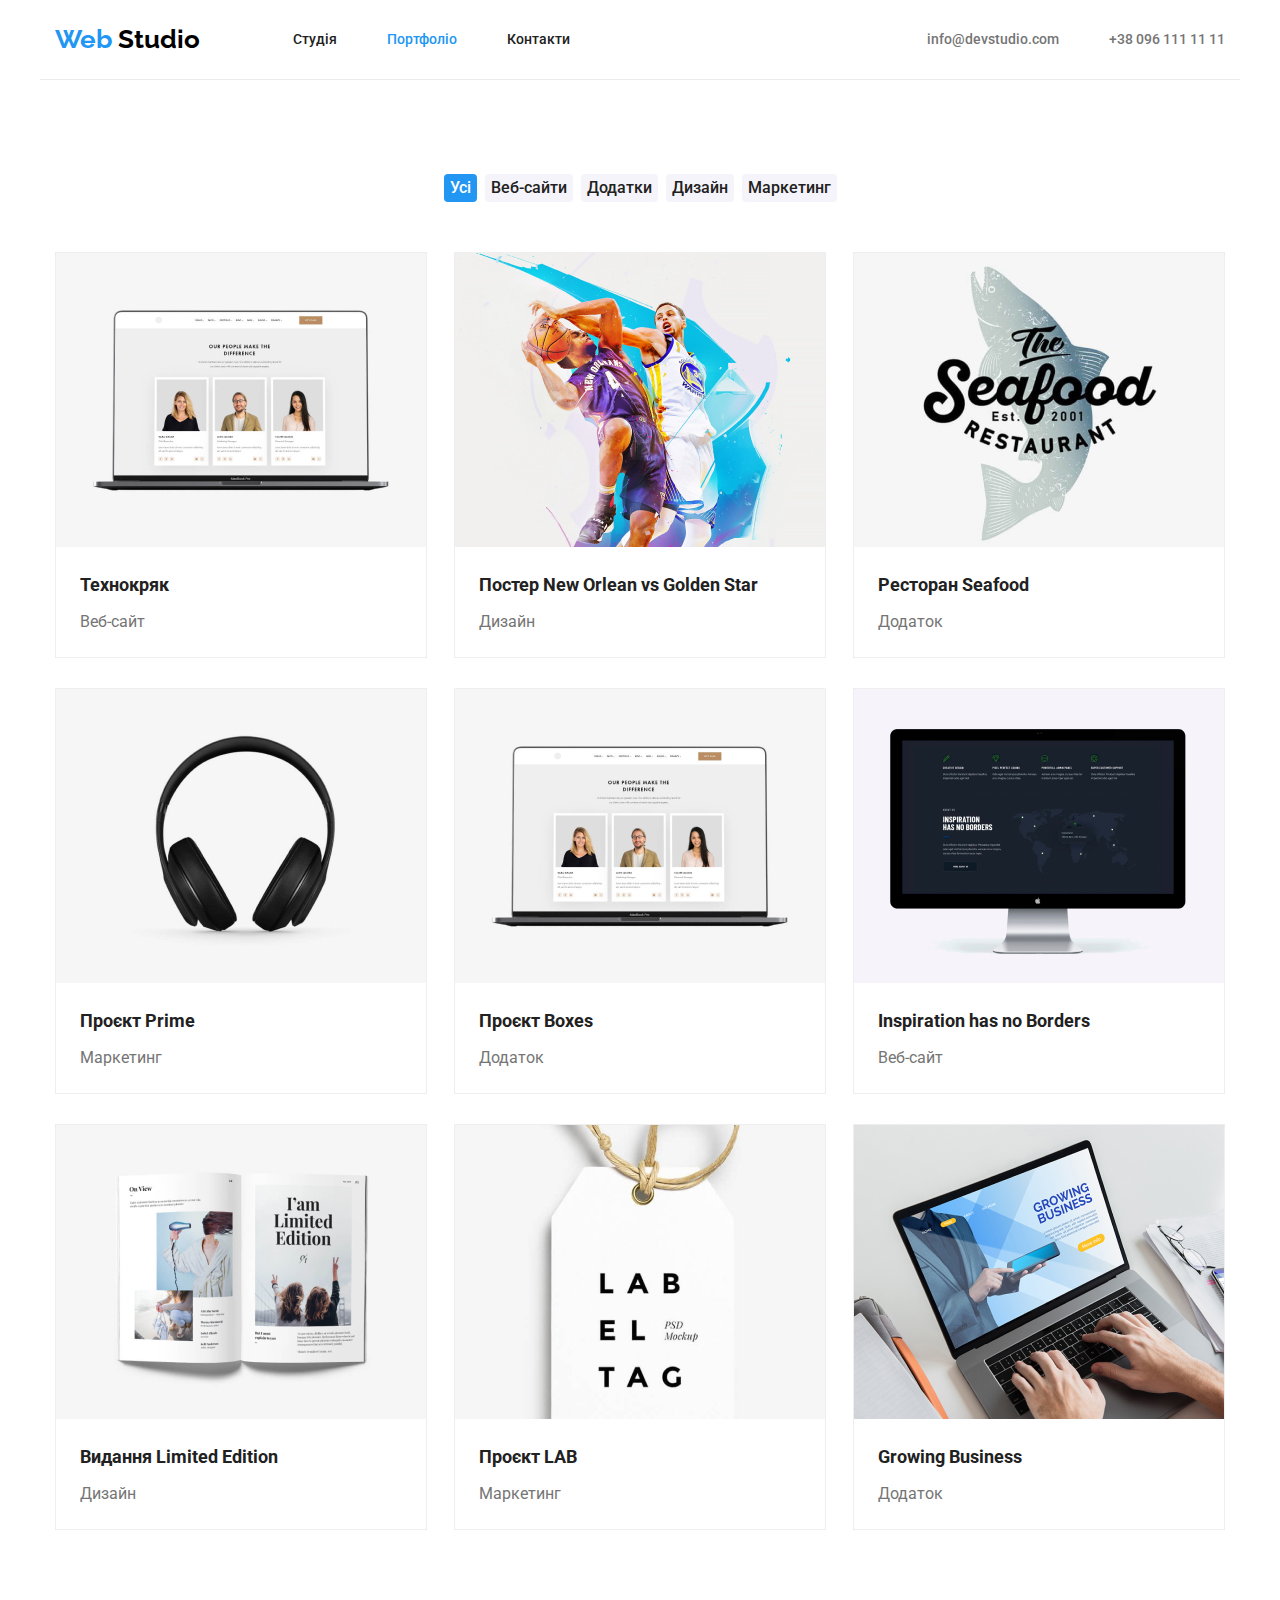
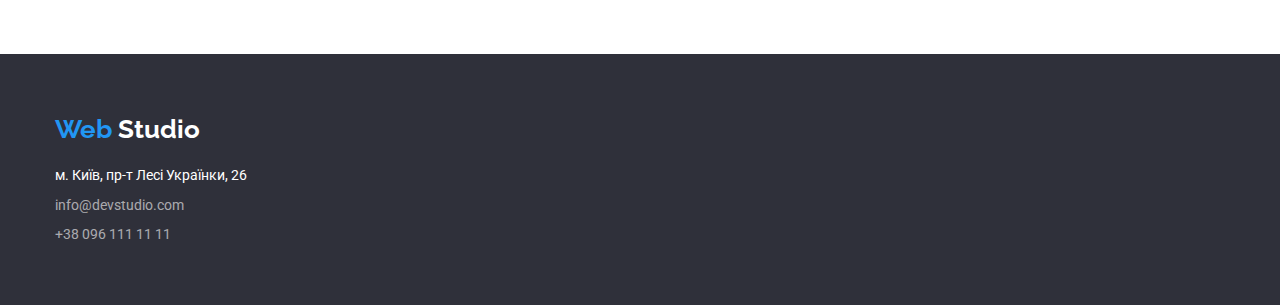
==== commit 22b48242: "виправив  в портфоліо актуальну сторінку в меню" ====
--- a/portfolio.html
+++ b/portfolio.html
@@ -32,8 +32,8 @@
 
           <!-- головне меню -->
           <ul class="site-nav list">
-            <li class="header-link"><a class="link actual" href="./index.html">Студія</a></li>
-            <li class="header-link"><a class="link" href="./portfolio.html">Портфоліо</a></li>
+            <li class="header-link"><a class="link" href="./index.html">Студія</a></li>
+            <li class="header-link"><a class="link actual" href="./portfolio.html">Портфоліо</a></li>
             <li class="header-link"><a class="link" href="">Контакти</a></li>
           </ul>
         </nav>
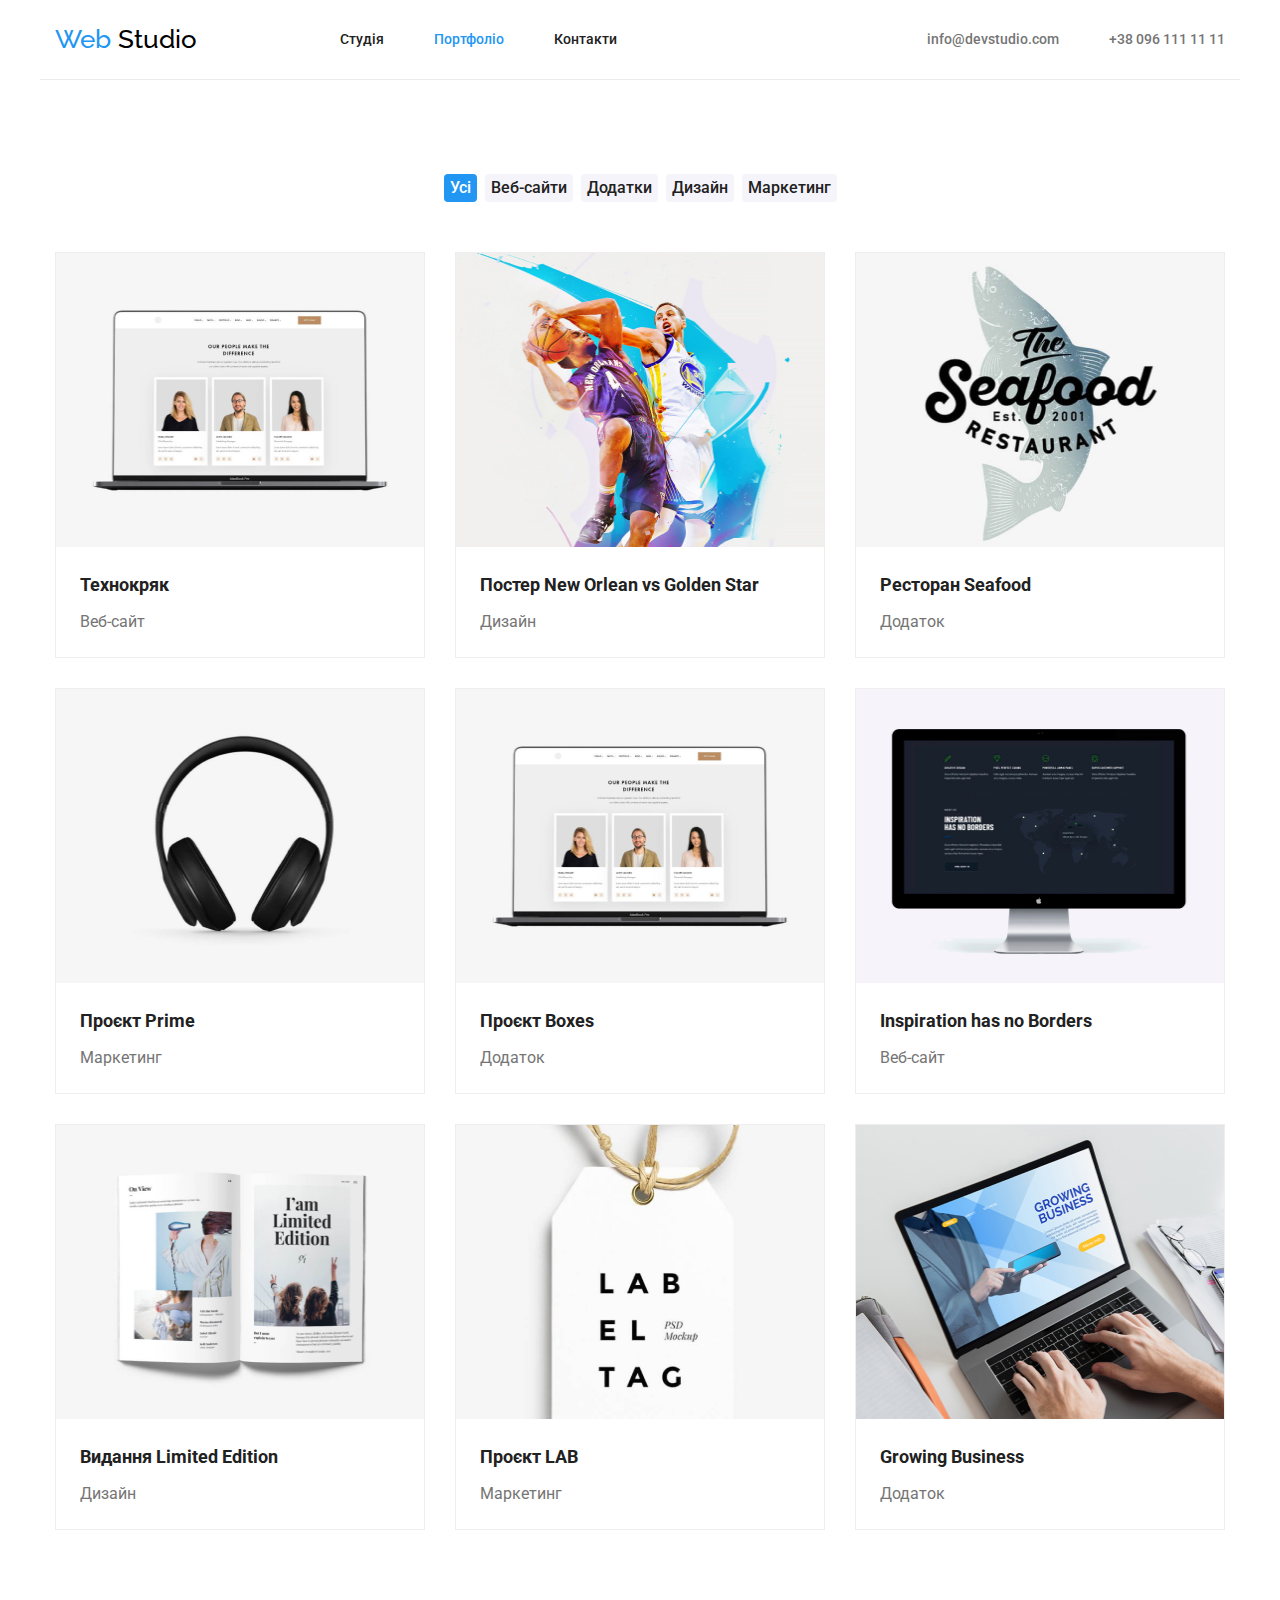
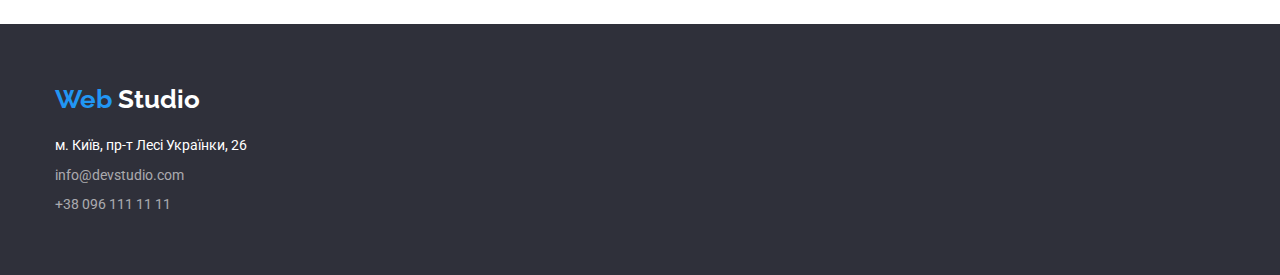
==== commit 409c33af: "упростив хедер" ====
--- a/portfolio.html
+++ b/portfolio.html
@@ -21,17 +21,14 @@
   <body>
     <header class="page-header">
       <div class="container">
-        <nav class="header-nav-box">
-          <!-- логотип-->
-          <div class="logo">
-            <a class="link" href="./index.html">
+        <nav>
+          <ul class="site-nav list">
+            <!-- лого в хедері -->
+            <li class="logo"><a class="link" href="./index.html">
               <span class="logo-blue" lang="en">Web</span>
               <span class="logo-black" lang="en">Studio</span>
-            </a>
-          </div>
-
-          <!-- головне меню -->
-          <ul class="site-nav list">
+            </a></li>
+            <!-- навігаційне меню -->
             <li class="header-link"><a class="link" href="./index.html">Студія</a></li>
             <li class="header-link"><a class="link actual" href="./portfolio.html">Портфоліо</a></li>
             <li class="header-link"><a class="link" href="">Контакти</a></li>
--- a/css/styles.css
+++ b/css/styles.css
@@ -110,22 +110,14 @@
   min-height: 80px;
   border-bottom: #ececec solid 1px;
 }
-.header-nav-box {
-  display: flex;
-}
-.header-nav-box > .logo {
+.logo {
   margin-right: 93px;
 }
 .site-nav.list,
 .header-contacts.list {
   display: flex;
   align-items: center;
-}
-.header-link {
-  margin-right: 50px;
-}
-.header-link:last-child {
-  margin-right: 0;
+  gap: 50px;
 }
 
 /* hero styles */
@@ -199,10 +191,7 @@
   line-height: 1.14;
   text-transform: uppercase;
 }
-.features-list,
-.skills-list,
-.team-list,
-.exemple-list {
+.features-list {
   display: flex;
   justify-content: space-between;
   flex-wrap: wrap;
@@ -218,10 +207,22 @@
 .section.skills {
   padding-top: 0;
 }
+.skills-list {
+  display: flex;
+  gap: 30px;
+  justify-content: center;
+  flex-wrap: wrap;
+}
 
 /* team styles */
 .section.team {
   background-color: var(--bg-color-light);
+}
+.team-list {
+  display: flex;
+  justify-content: center;
+  gap: 30px;
+  flex-wrap: wrap;
 }
 .team-list .title {
   color: var(--title-text-color);
@@ -280,10 +281,20 @@
   margin-bottom: 50px;
 }
 .exemple {
+  width: 370px;
   border: var(--exemple-border-color) solid 1px;
+}
+.exemple-list {
+  display: flex;
+  gap: 30px;
+  flex-wrap: wrap;
+}
+
+/* .exemple:not(:nth-last-child(-n+3)) {
   margin-bottom: 30px;
-}
+} */
 .exemple-img {
+  width: 100%;
   margin-bottom: 20px;
 }
 .exemple .title {
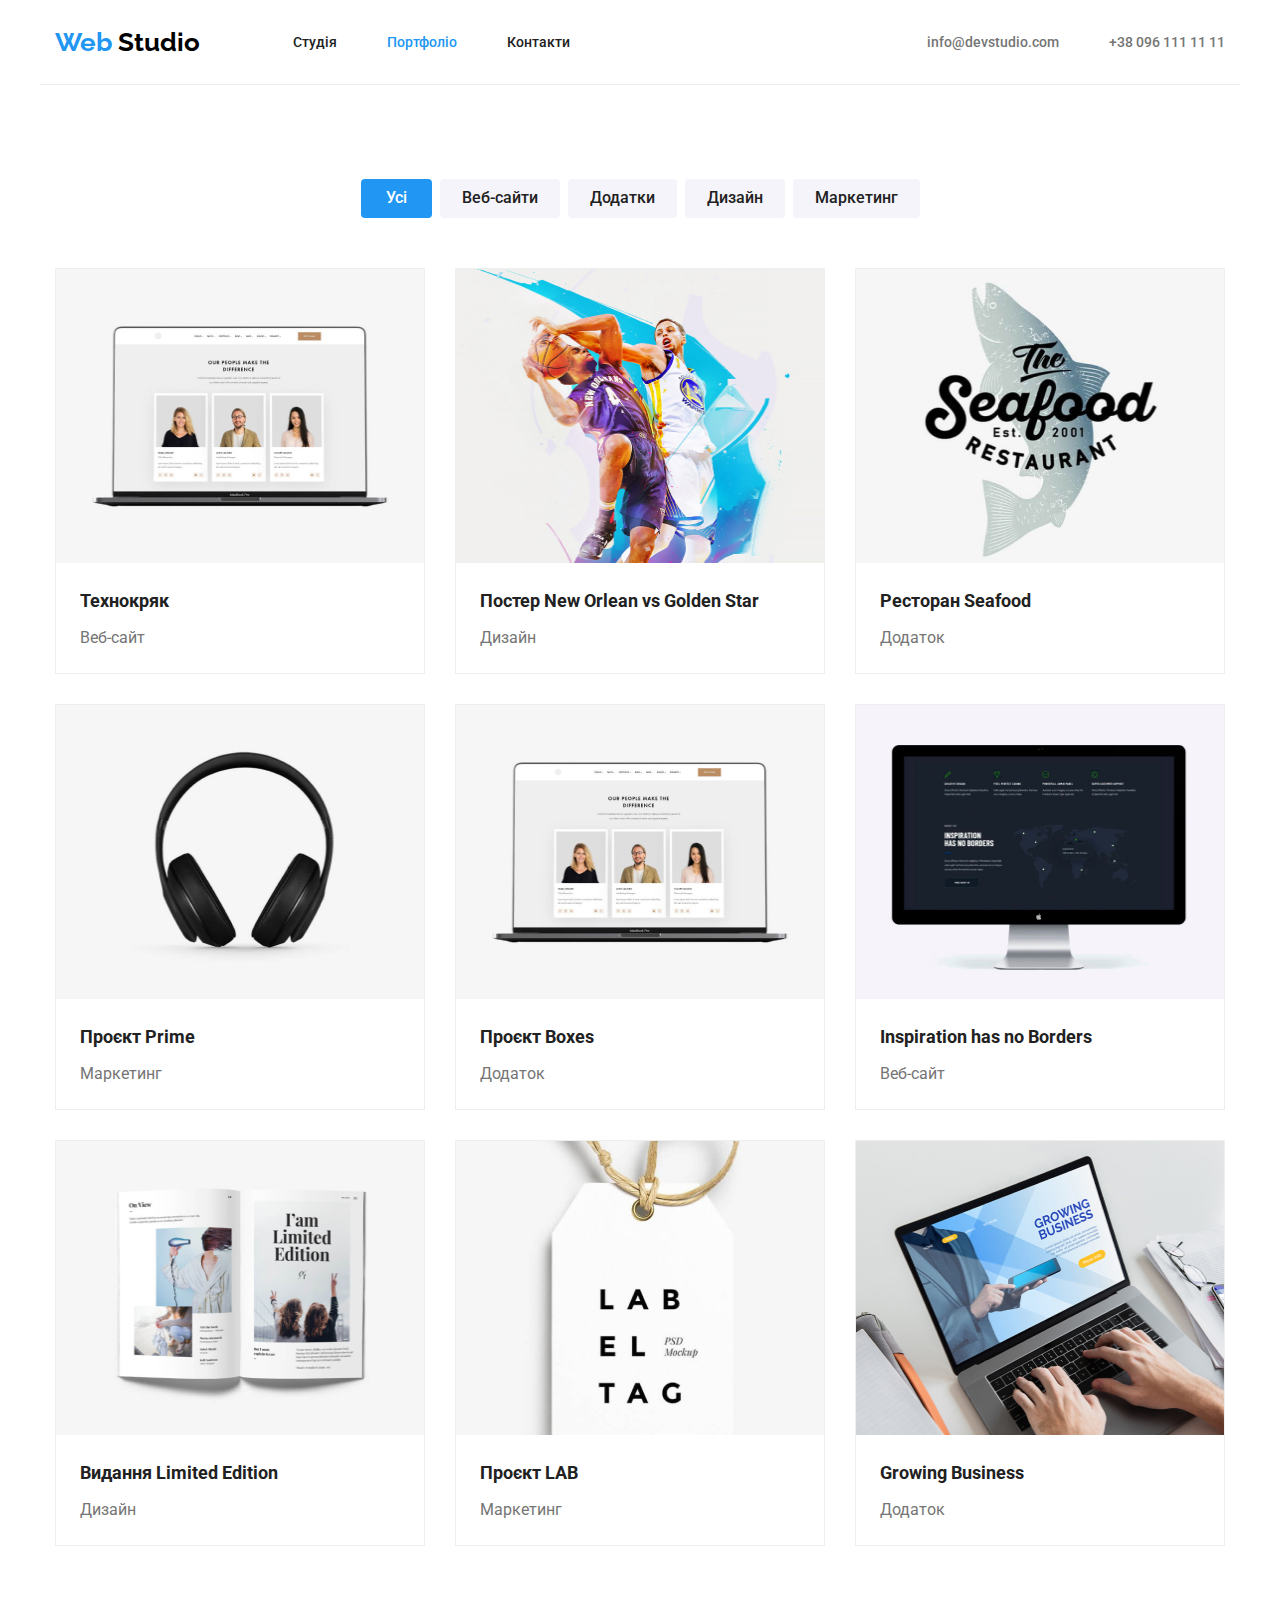
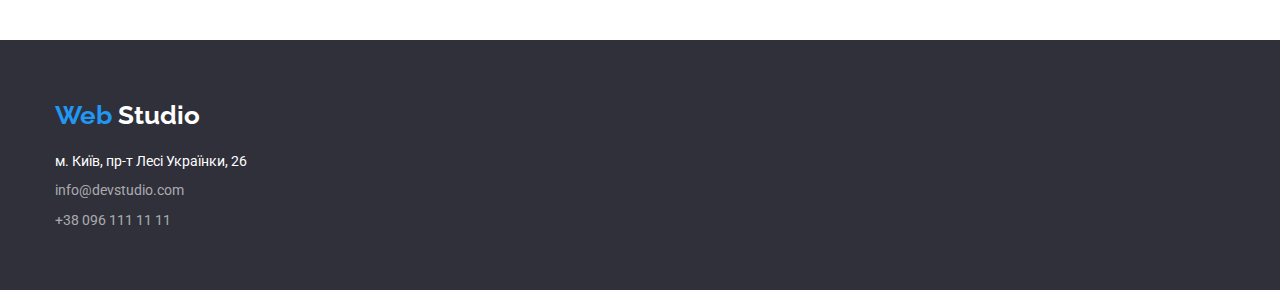
==== commit 8c8a9826: "виправив зауваження Демида" ====
--- a/portfolio.html
+++ b/portfolio.html
@@ -22,17 +22,22 @@
     <header class="page-header">
       <div class="container">
         <nav>
+          <div class="nav-box">
+          <!-- лого в хедері -->
+          <div class="logo">
+            <a class="link" href="./index.html">
+            <span class="logo-blue" lang="en">Web</span>
+            <span class="logo-black" lang="en">Studio</span>
+            </a>
+          </div>
+            
           <ul class="site-nav list">
-            <!-- лого в хедері -->
-            <li class="logo"><a class="link" href="./index.html">
-              <span class="logo-blue" lang="en">Web</span>
-              <span class="logo-black" lang="en">Studio</span>
-            </a></li>
             <!-- навігаційне меню -->
             <li class="header-link"><a class="link" href="./index.html">Студія</a></li>
             <li class="header-link"><a class="link actual" href="./portfolio.html">Портфоліо</a></li>
             <li class="header-link"><a class="link" href="">Контакти</a></li>
           </ul>
+          </div>
         </nav>
 
         <!-- контакти в шапці -->
@@ -46,7 +51,6 @@
         </ul>
       </div>
     </header>
-
 
     <main>
       <!-- фільтри -->
@@ -157,7 +161,7 @@
     <footer class="page-footer">
       <div class="container">
         <div class="logo">
-          <a class="link" href="./index.html">
+          <a class="link no-margin" href="./index.html">
             <span class="logo-blue" lang="en">Web</span>
             <span class="logo-white" lang="en">Studio</span>
           </a>
--- a/css/styles.css
+++ b/css/styles.css
@@ -83,6 +83,13 @@
 }
 
 /* header styles */
+.nav-box {
+  display: flex;
+  align-items: center;
+}
+.logo .link {
+  margin-right: 93px;
+}
 .site-nav .link,
 .header-contacts .link {
   font-weight: 500;
@@ -107,17 +114,15 @@
   display: flex;
   justify-content: space-between;
   align-items: center;
-  min-height: 80px;
   border-bottom: #ececec solid 1px;
-}
-.logo {
-  margin-right: 93px;
 }
 .site-nav.list,
 .header-contacts.list {
   display: flex;
   align-items: center;
   gap: 50px;
+  margin-top: 32px;
+  margin-bottom: 32px;
 }
 
 /* hero styles */
@@ -258,6 +263,7 @@
   line-height: 1.63;
   border: none;
   border-radius: 4px;
+  padding: 6px 22px;
 }
 .filter-button:hover,
 .filter-button:focus {
@@ -267,6 +273,7 @@
 .filter-button.actual-filter {
   background-color: var(--primary-accent-color);
   color: var(--secondary-accent-color);
+  padding: 6px 25px;
 }
 
 .filter-list-item {
@@ -339,3 +346,6 @@
 .link.map {
   color: var(--secondary-accent-color);
 }
+.link.no-margin {
+  margin: 0;
+}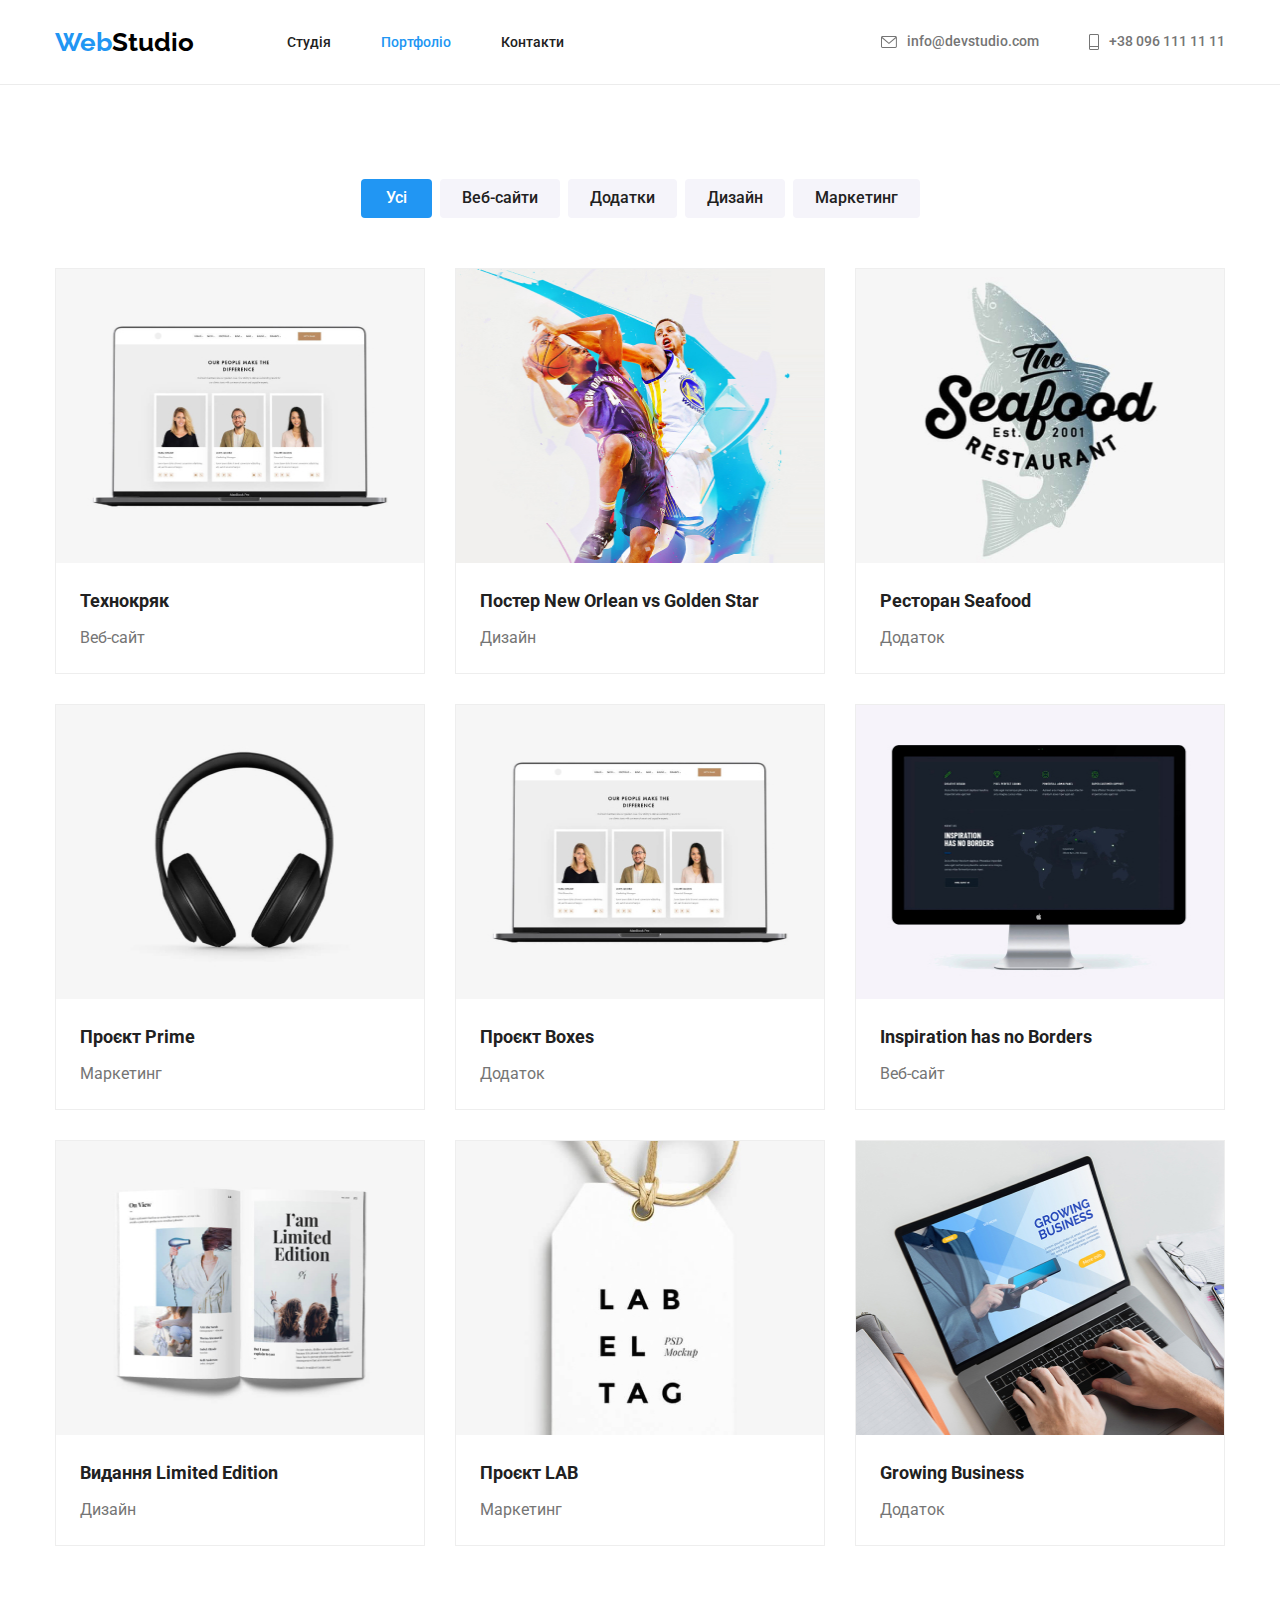
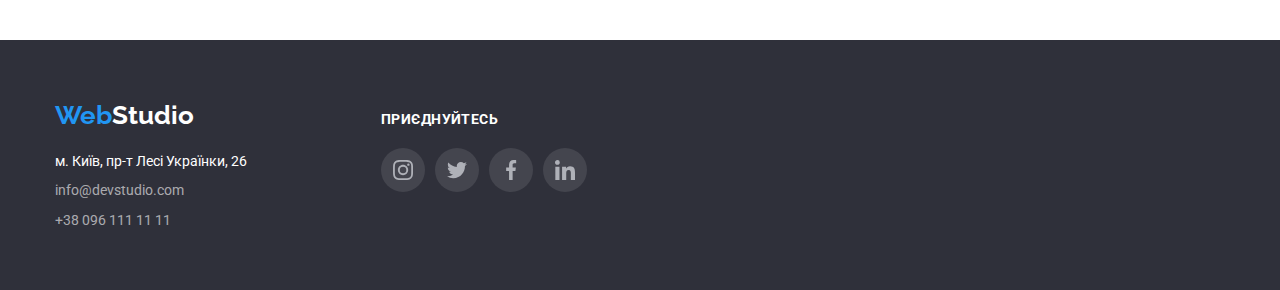
==== commit 1e3bf886: "готова 4 домашка" ====
--- a/portfolio.html
+++ b/portfolio.html
@@ -26,13 +26,11 @@
           <!-- лого в хедері -->
           <div class="logo">
             <a class="link" href="./index.html">
-            <span class="logo-blue" lang="en">Web</span>
-            <span class="logo-black" lang="en">Studio</span>
+            <span class="logo-blue" lang="en">Web</span><span class="logo-black" lang="en">Studio</span>
             </a>
           </div>
-            
+          <!-- навігаційне меню -->
           <ul class="site-nav list">
-            <!-- навігаційне меню -->
             <li class="header-link"><a class="link" href="./index.html">Студія</a></li>
             <li class="header-link"><a class="link actual" href="./portfolio.html">Портфоліо</a></li>
             <li class="header-link"><a class="link" href="">Контакти</a></li>
@@ -43,10 +41,18 @@
         <!-- контакти в шапці -->
         <ul class="header-contacts list">
           <li class="header-link">
-            <a class="link" href="mailto:info@devstudio.com">info@devstudio.com</a>
+            <a class="contacts-link link" href="mailto:info@devstudio.com">
+              <svg class="contacts-icon" width="16" height="12">
+              <use href="./images/symbol-defs.svg#icon-mail"></use>
+              </svg>
+            info@devstudio.com</a>
           </li>
           <li class="header-link">
-            <a class="link" href="tel:+380961111111">+38 096 111 11 11</a>
+            <a class="contacts-link link" href="tel:+380961111111">
+              <svg class="contacts-icon" width="10" height="16">
+              <use href="./images/symbol-defs.svg#icon-tel"></use>
+              </svg>
+              +38 096 111 11 11</a>
           </li>
         </ul>
       </div>
@@ -160,33 +166,77 @@
     <!-- Підвал -->
     <footer class="page-footer">
       <div class="container">
-        <div class="logo">
-          <a class="link no-margin" href="./index.html">
-            <span class="logo-blue" lang="en">Web</span>
-            <span class="logo-white" lang="en">Studio</span>
-          </a>
+        <div>
+          <div class="logo">
+            <a class="link" href="./index.html">
+              <span class="logo-blue" lang="en">Web</span
+              ><span class="logo-white" lang="en">Studio</span>
+            </a>
+          </div>
+          <!-- контакти в підвалі -->
+          <address class="footer-contacts">
+            <ul class="list">
+              <li class="footer-contacts-item">
+                <a
+                  class="link map"
+                  href="https://goo.gl/maps/V94aspMxWCVMp6bf6"
+                  target="_blank"
+                  rel="noopener noreferrer"
+                  >м. Київ, пр-т Лесі Українки, 26</a
+                >
+              </li>
+              <li class="footer-contacts-item">
+                <a class="link" href="mailto:info@devstudio.com">info@devstudio.com</a>
+              </li>
+              <li class="footer-contacts-item">
+                <a class="link" href="tel:+380961111111">+38 096 111 11 11</a>
+              </li>
+            </ul>
+          </address>
         </div>
 
-        <!-- контакти в підвалі -->
-        <address class="footer-contacts">
-          <ul class="list">
-            <li class="footer-contacts-item">
-              <a
-                class="link map"
-                href="https://goo.gl/maps/V94aspMxWCVMp6bf6"
-                target="_blank"
-                rel="noopener noreferrer"
-                >м. Київ, пр-т Лесі Українки, 26</a
-              >
-            </li>
-            <li class="footer-contacts-item">
-              <a class="link" href="mailto:info@devstudio.com">info@devstudio.com</a>
-            </li>
-            <li class="footer-contacts-item">
-              <a class="link" href="tel:+380961111111">+38 096 111 11 11</a>
-            </li>
-          </ul>
-        </address>
+        <!-- соцмережі в підвалі -->
+        <div class="footer-social">
+          <h3 class="title">приєднуйтесь</h3>
+          <ul class="social-list list">
+            <li class="social-items">
+              <a class="social-link link" href="#">
+                <div class="circle">
+                  <svg class="social-icon" width="20" height="20">
+                    <use href="./images/symbol-defs.svg#icon-instagram"></use>
+                  </svg>
+                </div>
+              </a>
+            </li>
+            <li class="social-items">
+              <a class="social-link link" href="#">
+                <div class="circle">
+                  <svg class="social-icon" width="20" height="20">
+                    <use href="./images/symbol-defs.svg#icon-twitter"></use>
+                  </svg>
+                </div>
+              </a>
+            </li>
+            <li class="social-items">
+              <a class="social-link link" href="#">
+                <div class="circle">
+                  <svg class="social-icon" width="20" height="20">
+                    <use href="./images/symbol-defs.svg#icon-facebook"></use>
+                  </svg>
+                </div>
+              </a>
+            </li>
+            <li class="social-items">
+              <a class="social-link link" href="#">
+                <div class="circle">
+                  <svg class="social-icon" width="20" height="20">
+                    <use href="./images/symbol-defs.svg#icon-linkedin"></use>
+                  </svg>
+                </div>
+              </a>
+            </li>
+          </ul>
+        </div>
       </div>
     </footer>
   </body>
--- a/css/styles.css
+++ b/css/styles.css
@@ -10,6 +10,7 @@
   --bg-color-dark: #2f303a;
   --team-cards-bg-color: #ffffff;
   --exemple-border-color: #eeeeee;
+  --primary-icon-color: #afb1b8;
 }
 
 /* reset basic styles*/
@@ -65,12 +66,18 @@
   padding: 0 15px;
 }
 
+.contacts-icon {
+  fill: var(--primary-text-color);
+  margin-right: 10px;
+}
+
 /* logo styles */
 .logo {
   font-family: 'Raleway', sans-serif;
   font-weight: 700;
   font-size: 26px;
   line-height: 1.19;
+  margin-right: 93px;
 }
 .logo-blue {
   color: var(--primary-accent-color);
@@ -86,9 +93,6 @@
 .nav-box {
   display: flex;
   align-items: center;
-}
-.logo .link {
-  margin-right: 93px;
 }
 .site-nav .link,
 .header-contacts .link {
@@ -99,7 +103,9 @@
   color: var(--title-text-color);
 }
 .header-contacts .link {
+  display: flex;
   color: var(--primary-text-color);
+  align-items: center;
 }
 .site-nav .link:hover,
 .site-nav .link:focus,
@@ -107,14 +113,20 @@
 .header-contacts .link:focus {
   color: var(--primary-accent-color);
 }
+.header-link:hover .contacts-icon,
+.header-link:focus .contacts-icon {
+fill: var(--primary-accent-color);
+}
 .link.actual {
   color: var(--primary-accent-color);
 }
+.page-header {
+  border-bottom: #ececec solid 1px;
+}
 .page-header .container {
   display: flex;
   justify-content: space-between;
   align-items: center;
-  border-bottom: #ececec solid 1px;
 }
 .site-nav.list,
 .header-contacts.list {
@@ -128,6 +140,10 @@
 /* hero styles */
 .section.hero {
   background-color: var(--bg-color-dark);
+  background-image: linear-gradient(rgba(47, 48, 58, 0.4), rgba(47, 48, 58, 0.4)),
+    url(../images/hero-bg.jpg);
+  background-size: cover;
+
   text-align: center;
   padding: 0;
 }
@@ -190,6 +206,15 @@
 }
 
 /* features styles */
+.feature-icons {
+  background-color: var(--bg-color-light);
+  height: 120px;
+  border-radius: 4px;
+  margin-bottom: 30px;
+  display: flex;
+  align-items: center;
+  justify-content: center;
+}
 .features-list .title {
   color: var(--title-text-color);
   font-weight: 700;
@@ -242,16 +267,73 @@
   background-color: var(--team-cards-bg-color);
   text-align: center;
   padding-bottom: 30px;
-  border-bottom-left-radius: 4px;
-  border-bottom-right-radius: 4px;
-  box-shadow: 0px 4px 4px rgba(0, 0, 0, 0.25);
+  box-shadow: 0px 1px 3px rgba(0, 0, 0, 0.12), 0px 1px 1px rgba(0, 0, 0, 0.14),
+    0px 2px 1px rgba(0, 0, 0, 0.2);
+  border-radius: 0px 0px 4px 4px;
 }
 .team-cards .team-img {
   margin-bottom: 30px;
 }
 .team-cards .title {
-  text-align: center;
   margin-bottom: 10px;
+}
+.team-cards .text {
+  margin-bottom: 16px;
+}
+.social-list {
+  display: flex;
+  gap: 10px;
+  justify-content: center;
+}
+
+.circle {
+  width: 44px;
+  height: 44px;
+  border-radius: 50%;
+  display: flex;
+}
+.social-icon {
+  fill: var(--primary-icon-color);
+  margin: auto;
+}
+
+.social-link:hover .circle,
+.social-link:focus .circle {
+  background-color: var(--primary-accent-color);
+}
+.social-link:hover .social-icon,
+.social-link:focus .social-icon {
+  fill: var(--secondary-accent-color);
+}
+
+/* clients styles */
+.clients-list {
+  display: flex;
+  justify-content: center;
+  gap: 30px;
+  flex-wrap: wrap;
+}
+.client-box {
+  display: flex;
+  align-items: center;
+  justify-content: center;
+  width: 170px;
+  height: 92px;
+  border: 1px solid #afb1b8;
+  border-radius: 4px;
+}
+.client-icon {
+  width: 106px;
+  height: 60px;
+  fill: var(--primary-icon-color);
+}
+.client-link:hover .client-box,
+.client-link:focus .client-box {
+  border-color: var(--primary-accent-color);
+}
+.client-link:hover .client-icon,
+.client-link:focus .client-icon {
+  fill: var(--primary-accent-color);
 }
 
 /* portfolio styles */
@@ -269,6 +351,8 @@
 .filter-button:focus {
   background-color: var(--primary-accent-color);
   color: var(--secondary-accent-color);
+  box-shadow: 0px 3px 1px rgba(0, 0, 0, 0.1), 0px 1px 2px rgba(0, 0, 0, 0.08),
+    0px 2px 2px rgba(0, 0, 0, 0.12);
 }
 .filter-button.actual-filter {
   background-color: var(--primary-accent-color);
@@ -291,15 +375,15 @@
   width: 370px;
   border: var(--exemple-border-color) solid 1px;
 }
+.exemple:hover {
+  box-shadow: 0px 1px 1px rgba(0, 0, 0, 0.12), 0px 4px 4px rgba(0, 0, 0, 0.06),
+    1px 4px 6px rgba(0, 0, 0, 0.16);
+}
 .exemple-list {
   display: flex;
   gap: 30px;
   flex-wrap: wrap;
 }
-
-/* .exemple:not(:nth-last-child(-n+3)) {
-  margin-bottom: 30px;
-} */
 .exemple-img {
   width: 100%;
   margin-bottom: 20px;
@@ -324,6 +408,9 @@
   background-color: var(--bg-color-dark);
   padding: 60px 0;
 }
+.page-footer .container {
+  display: flex;
+}
 .page-footer .logo {
   margin-bottom: 20px;
 }
@@ -346,6 +433,22 @@
 .link.map {
   color: var(--secondary-accent-color);
 }
-.link.no-margin {
-  margin: 0;
-}+.logo.no-margin {
+  margin-right: 0px;
+}
+.footer-social {
+  margin: 12px 0 0 94px;
+}
+.footer-social .title {
+  font-family: 'Roboto';
+  font-weight: 700;
+  font-size: 14px;
+  line-height: 1.14;
+  letter-spacing: 0.03em;
+  text-transform: uppercase;
+  color: var(--secondary-accent-color);
+  margin-bottom: 20px;
+}
+.footer-social .circle {
+  background-color: rgba(255, 255, 255, 0.1);
+}
